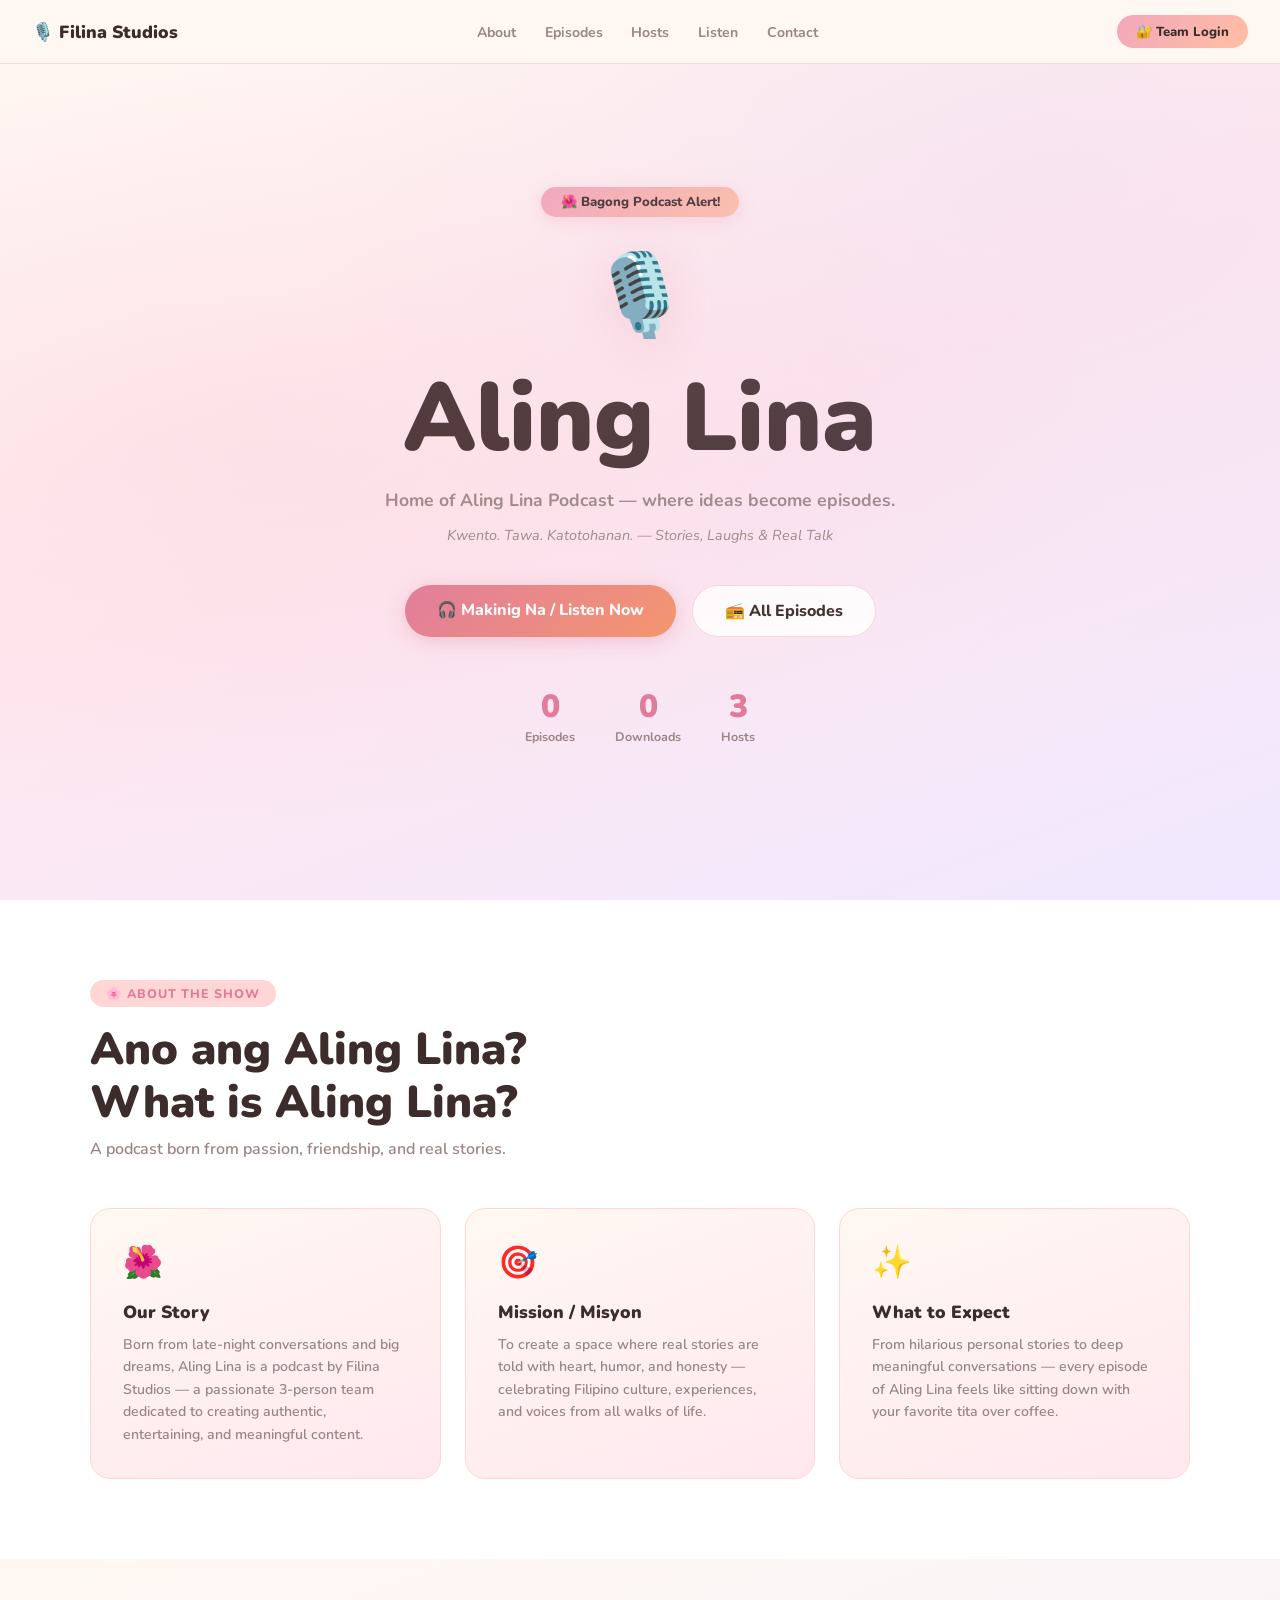
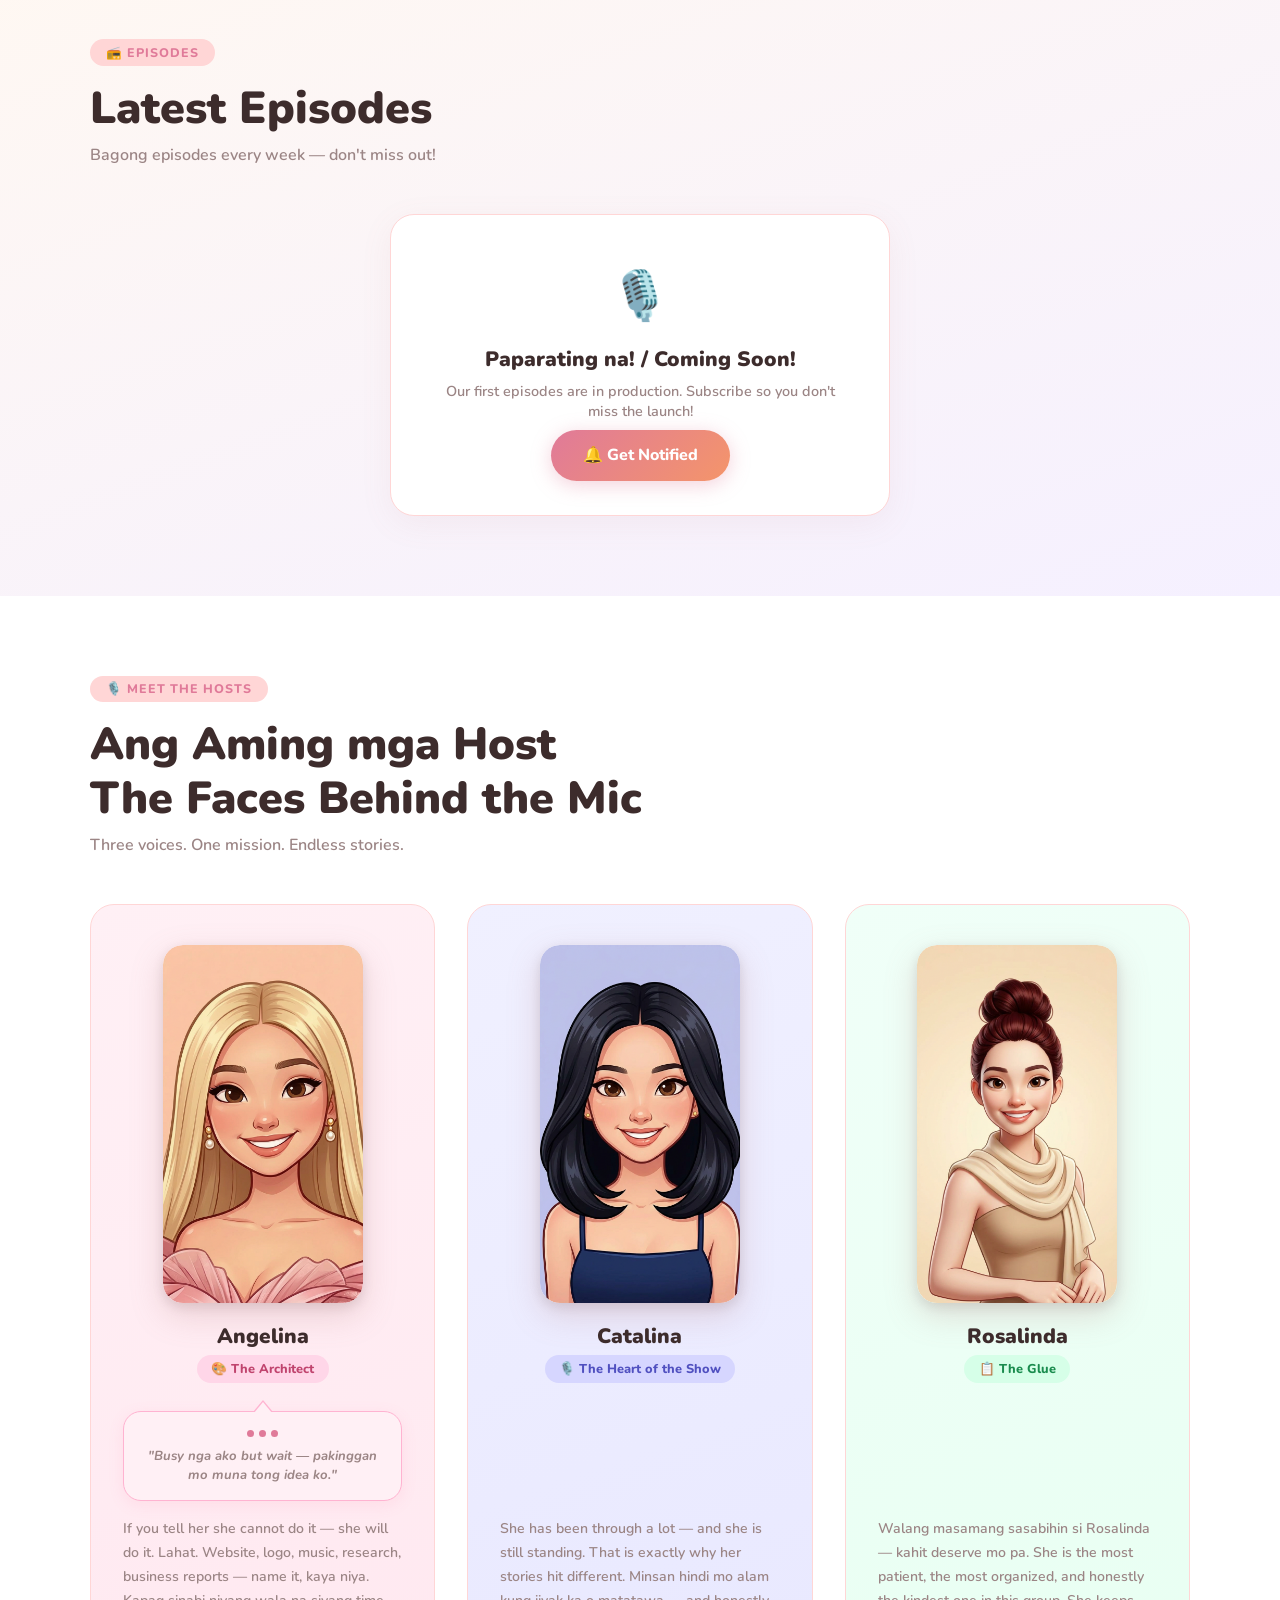
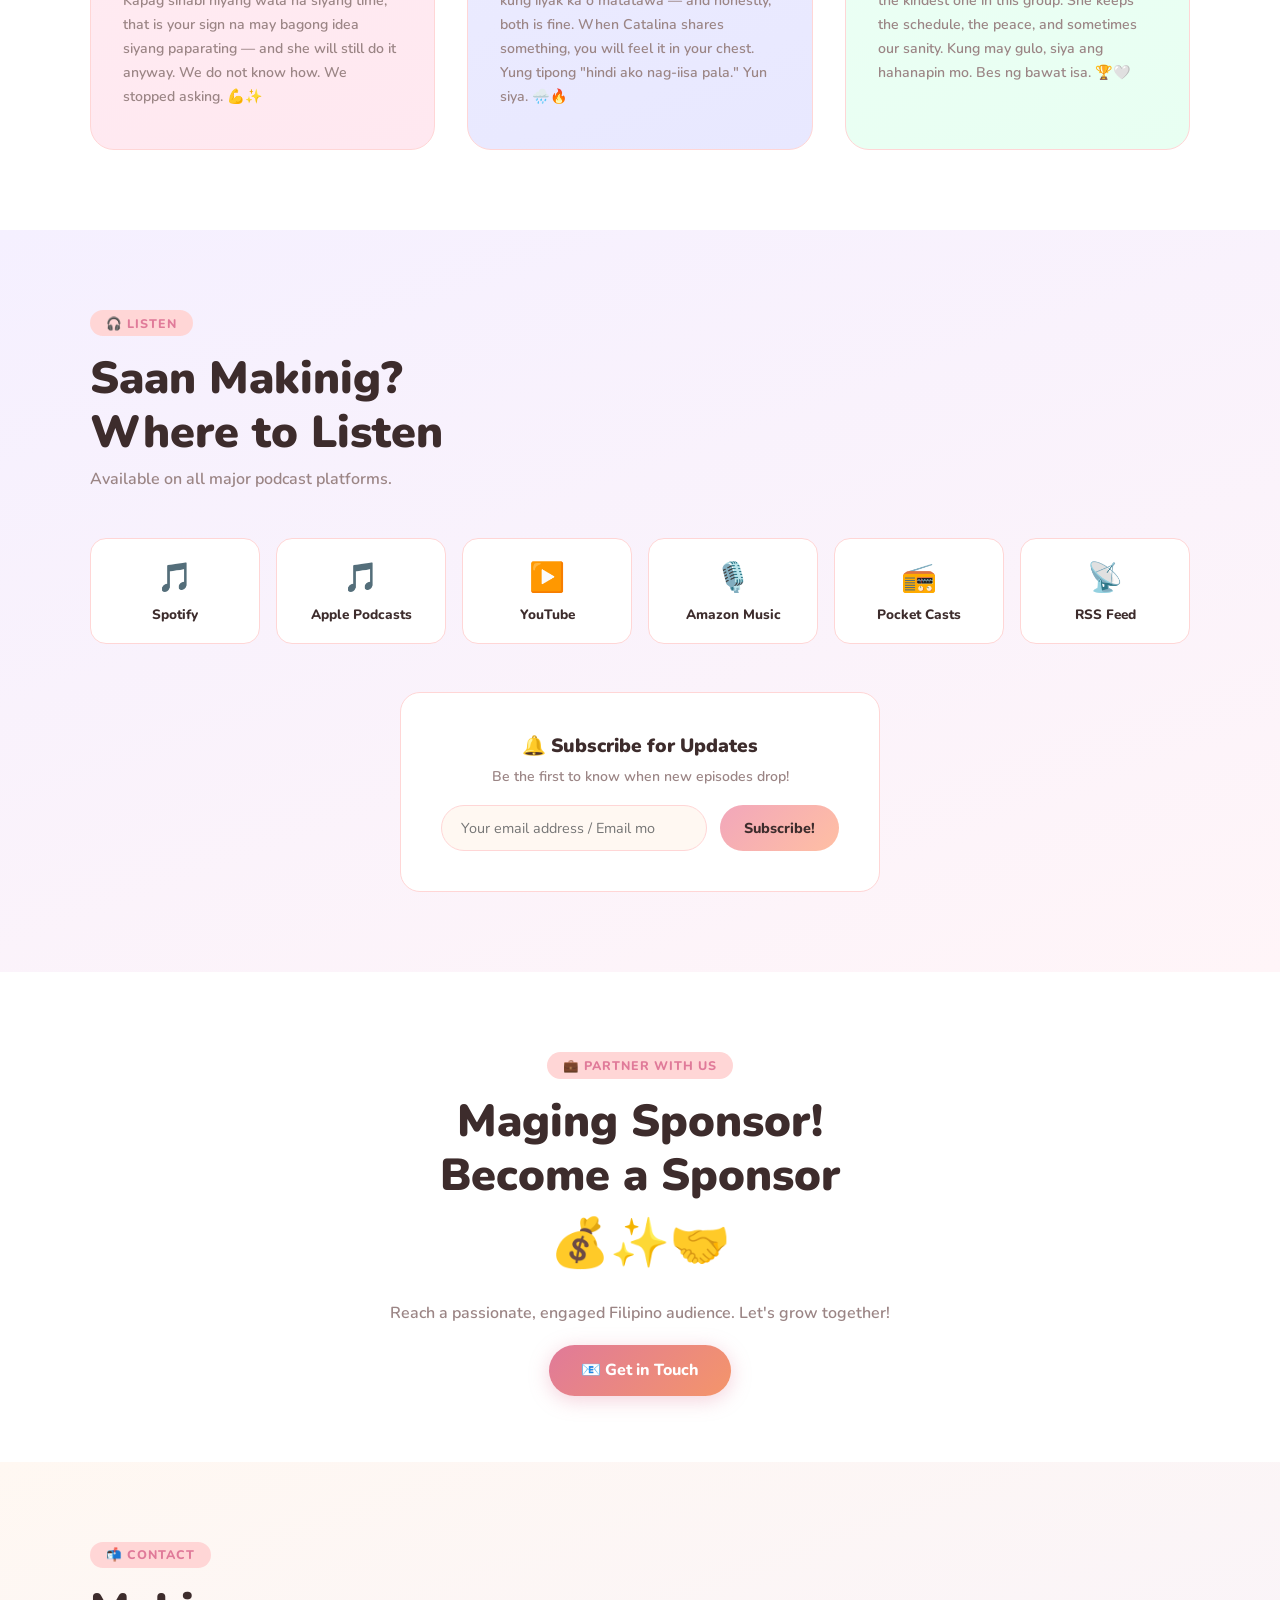
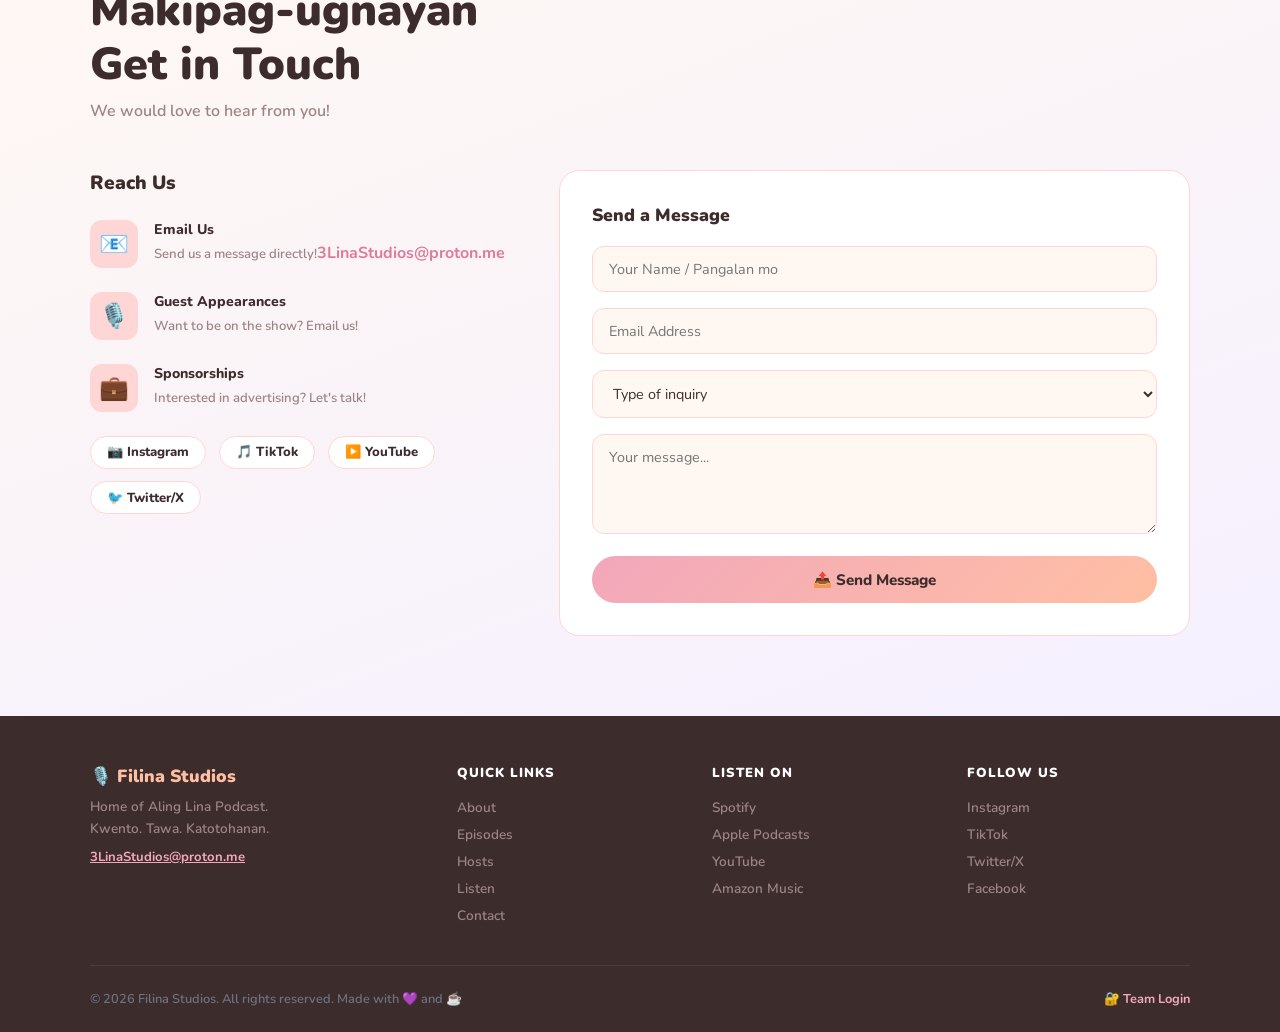
==== index.html @ 54aacf8a "Update index.html" ====
<!DOCTYPE html>
<html lang="en">
<head>
  <meta charset="UTF-8"/>
  <meta name="viewport" content="width=device-width, initial-scale=1.0"/>
  <title>Aling Lina Podcast | Filina Studios</title>
  <link href="https://fonts.googleapis.com/css2?family=Nunito:wght@400;600;700;800;900&display=swap" rel="stylesheet"/>
  <style>
    *, *::before, *::after { box-sizing: border-box; margin: 0; padding: 0; }
    :root {
      --cream: #FFF8F2; --blush: #FFD6D6; --peach: #FFBFA3; --peach-dark: #F4956A;
      --rose: #F2A7BB; --rose-dark: #E07A99; --lilac: #D9C6F0; --lilac-dark: #9B7FC7;
      --mint: #B8EAD8; --mint-dark: #5BBC96;
      --text: #3D2C2C; --text-muted: #9B8585; --white: #FFFFFF;
    }
    html { scroll-behavior: smooth; }
    body { font-family: "Nunito", sans-serif; background: var(--cream); color: var(--text); }

    /* NAV */
    nav {
      position: fixed; top: 0; width: 100%; background: rgba(255,248,242,0.95);
      backdrop-filter: blur(12px); border-bottom: 1.5px solid var(--blush);
      z-index: 999; padding: 0 2rem;
      display: flex; align-items: center; justify-content: space-between; height: 64px;
    }
    .nav-logo { font-size: 1.1rem; font-weight: 900; color: var(--text); text-decoration: none; display: flex; align-items: center; gap: 0.5rem; }
    .nav-links { display: flex; gap: 1.8rem; list-style: none; }
    .nav-links a { text-decoration: none; font-weight: 700; font-size: 0.88rem; color: var(--text-muted); transition: color 0.2s; }
    .nav-links a:hover { color: var(--rose-dark); }
    .nav-login {
      background: linear-gradient(135deg, var(--rose), var(--peach));
      color: var(--text); padding: 0.45rem 1.2rem; border-radius: 50px;
      font-weight: 800; font-size: 0.82rem; text-decoration: none; transition: all 0.3s;
    }
    .nav-login:hover { transform: translateY(-2px); box-shadow: 0 4px 16px rgba(242,167,187,0.4); }
    .nav-hamburger { display: none; background: none; border: none; font-size: 1.5rem; cursor: pointer; }
    .nav-mobile { display: none; flex-direction: column; background: var(--cream); border-bottom: 1.5px solid var(--blush); padding: 1rem 2rem; gap: 1rem; }
    .nav-mobile a { text-decoration: none; font-weight: 700; color: var(--text-muted); font-size: 0.95rem; }
    .nav-mobile.open { display: flex; }

    /* HERO */
    .hero {
      min-height: 100vh; display: flex; align-items: center; justify-content: center;
      text-align: center; padding: 6rem 2rem 4rem;
      background: linear-gradient(160deg, #FFF8F2 0%, #FFE8EF 50%, #F0E8FF 100%);
      position: relative; overflow: hidden;
    }
    .hero::before {
      content: ""; position: absolute; inset: 0;
      background: radial-gradient(ellipse at 20% 50%, rgba(242,167,187,0.15) 0%, transparent 60%),
                  radial-gradient(ellipse at 80% 20%, rgba(217,198,240,0.2) 0%, transparent 50%);
      pointer-events: none;
    }
    .hero-badge {
      display: inline-block; background: linear-gradient(135deg, var(--rose), var(--peach));
      color: var(--text); padding: 0.4rem 1.2rem; border-radius: 50px;
      font-weight: 800; font-size: 0.82rem; margin-bottom: 1.5rem;
      box-shadow: 0 4px 16px rgba(242,167,187,0.35);
    }
    .hero h1 { font-size: clamp(3rem, 8vw, 6rem); font-weight: 900; color: var(--text); line-height: 1.1; margin-bottom: 1rem; }
    .hero-tagline { font-size: 1.1rem; color: var(--text-muted); font-weight: 700; margin-bottom: 0.8rem; max-width: 540px; margin-left: auto; margin-right: auto; }
    .hero-sub { font-size: 0.9rem; color: var(--text-muted); margin-bottom: 2.5rem; font-style: italic; }
    .hero-btns { display: flex; gap: 1rem; justify-content: center; flex-wrap: wrap; margin-bottom: 3rem; }
    .btn-primary {
      background: linear-gradient(135deg, var(--rose-dark), var(--peach-dark));
      color: white; padding: 0.9rem 2rem; border-radius: 50px; font-weight: 800;
      font-size: 1rem; text-decoration: none; transition: all 0.3s;
      box-shadow: 0 4px 20px rgba(224,122,153,0.35);
    }
    .btn-primary:hover { transform: translateY(-3px); box-shadow: 0 8px 30px rgba(224,122,153,0.45); }
    .btn-secondary {
      background: var(--white); color: var(--text); padding: 0.9rem 2rem; border-radius: 50px;
      font-weight: 800; font-size: 1rem; text-decoration: none; border: 1.5px solid var(--blush);
      transition: all 0.3s;
    }
    .btn-secondary:hover { transform: translateY(-3px); box-shadow: 0 8px 24px rgba(180,120,120,0.12); }
    .hero-stats { display: flex; gap: 2.5rem; justify-content: center; flex-wrap: wrap; }
    .hero-stat { text-align: center; }
    .hero-stat-num { font-size: 2rem; font-weight: 900; color: var(--rose-dark); }
    .hero-stat-label { font-size: 0.78rem; color: var(--text-muted); font-weight: 700; }
    .hero-mic { font-size: 5rem; margin-bottom: 1rem; filter: drop-shadow(0 8px 24px rgba(242,167,187,0.4)); }

    /* SECTIONS */
    section { padding: 5rem 2rem; }
    .section-inner { max-width: 1100px; margin: 0 auto; }
    .section-tag { display: inline-block; font-size: 0.78rem; font-weight: 800; color: var(--rose-dark); background: var(--blush); padding: 0.3rem 1rem; border-radius: 50px; margin-bottom: 1rem; text-transform: uppercase; letter-spacing: 0.08em; }
    .section-title { font-size: clamp(1.8rem, 4vw, 2.8rem); font-weight: 900; color: var(--text); margin-bottom: 0.5rem; line-height: 1.2; }
    .section-sub { color: var(--text-muted); font-size: 1rem; margin-bottom: 3rem; font-weight: 600; }

    /* ABOUT */
    #about { background: var(--white); }
    .about-grid { display: grid; grid-template-columns: repeat(auto-fit, minmax(280px, 1fr)); gap: 1.5rem; }
    .about-card {
      background: linear-gradient(160deg, var(--cream), #FFE8EF);
      border-radius: 20px; padding: 2rem; border: 1.5px solid var(--blush);
      transition: all 0.3s;
    }
    .about-card:hover { transform: translateY(-6px); box-shadow: 0 16px 40px rgba(180,120,120,0.12); }
    .about-icon { font-size: 2rem; margin-bottom: 1rem; }
    .about-card h3 { font-size: 1.1rem; font-weight: 900; margin-bottom: 0.6rem; }
    .about-card p  { font-size: 0.88rem; color: var(--text-muted); line-height: 1.6; font-weight: 600; }

    /* EPISODES */
    #episodes { background: linear-gradient(160deg, #FFF8F2, #F5F0FF); }
    .episode-coming {
      background: var(--white); border-radius: 24px; padding: 3rem; text-align: center;
      border: 1.5px solid var(--blush); max-width: 500px; margin: 0 auto;
      box-shadow: 0 8px 32px rgba(180,120,120,0.08);
    }
    .episode-coming .ep-icon { font-size: 3rem; margin-bottom: 1rem; }
    .episode-coming h3 { font-size: 1.3rem; font-weight: 900; margin-bottom: 0.5rem; }
    .episode-coming p  { color: var(--text-muted); font-size: 0.9rem; font-weight: 600; margin-bottom: 1.5rem; }

    /* HOSTS */
#hosts { background: var(--white); }
.hosts-grid {
  display: grid;
  grid-template-columns: repeat(auto-fit, minmax(300px, 1fr));
  gap: 2rem;
}
.host-card {
  border-radius: 24px; padding: 2.5rem 2rem;
  border: 1.5px solid var(--blush); transition: all 0.3s;
  display: flex; flex-direction: column; align-items: center;
}
.host-card:hover { transform: translateY(-8px); box-shadow: 0 20px 50px rgba(180,120,120,0.15); }
.host-card:nth-child(1) { background: linear-gradient(160deg, #FFF0F5, #FFE8F0); }
.host-card:nth-child(2) { background: linear-gradient(160deg, #F0F0FF, #E8E8FF); }
.host-card:nth-child(3) { background: linear-gradient(160deg, #F0FFF8, #E8FFF2); }

.host-avatar {
  width: 200px; height: auto; margin: 0 auto 1.2rem;
  overflow: hidden; border-radius: 20px;
  box-shadow: 0 12px 32px rgba(180,120,120,0.25), 0 4px 12px rgba(0,0,0,0.1);
  transition: transform 0.3s, box-shadow 0.3s;
}
.host-avatar img { width: 100%; height: auto; display: block; border-radius: 20px; }
.host-card:hover .host-avatar {
  transform: scale(1.06) translateY(-6px);
  box-shadow: 0 20px 50px rgba(180,120,120,0.3), 0 8px 20px rgba(0,0,0,0.12);
}

/* Center: name, role, bubble */
.host-card h3 {
  font-size: 1.3rem; font-weight: 900; margin-bottom: 0.3rem;
  text-align: center; width: 100%;
}
.host-role {
  font-size: 0.8rem; font-weight: 800;
  padding: 0.3rem 0.9rem; border-radius: 50px;
  display: inline-block; margin-bottom: 1rem; text-align: center;
}
.host-card:nth-child(1) .host-role { background: #FFD6E8; color: #C0446E; }
.host-card:nth-child(2) .host-role { background: #D6D6FF; color: #5050C0; }
.host-card:nth-child(3) .host-role { background: #D6FFE8; color: #1A8C4E; }

/* Speech bubble — centered with arrow */
.host-bubble {
  position: relative; border-radius: 18px;
  padding: 0.9rem 1.1rem; margin: 0.8rem 0 1rem;
  text-align: center; width: 100%;
}
.host-card:nth-child(1) .host-bubble { background: #FFF0F5; border: 1.5px solid #FFB3D1; box-shadow: 0 4px 16px rgba(255,100,150,0.1); }
.host-card:nth-child(2) .host-bubble { background: #F0F0FF; border: 1.5px solid #B3B3FF; box-shadow: 0 4px 16px rgba(100,100,255,0.1); }
.host-card:nth-child(3) .host-bubble { background: #F0FFF8; border: 1.5px solid #B3FFD6; box-shadow: 0 4px 16px rgba(0,180,100,0.1); }

.host-bubble::before {
  content: ""; position: absolute;
  top: -12px; left: 50%; transform: translateX(-50%);
  border-width: 0 10px 12px 10px; border-style: solid;
}
.host-card:nth-child(1) .host-bubble::before { border-color: transparent transparent #FFB3D1 transparent; }
.host-card:nth-child(2) .host-bubble::before { border-color: transparent transparent #B3B3FF transparent; }
.host-card:nth-child(3) .host-bubble::before { border-color: transparent transparent #B3FFD6 transparent; }

.host-bubble::after {
  content: ""; position: absolute;
  top: -10px; left: 50%; transform: translateX(-50%);
  border-width: 0 9px 11px 9px; border-style: solid;
}
.host-card:nth-child(1) .host-bubble::after { border-color: transparent transparent #FFF0F5 transparent; }
.host-card:nth-child(2) .host-bubble::after { border-color: transparent transparent #F0F0FF transparent; }
.host-card:nth-child(3) .host-bubble::after { border-color: transparent transparent #F0FFF8 transparent; }

.bubble-text {
  font-size: 0.82rem; font-style: italic;
  font-weight: 700; line-height: 1.5; color: var(--text-muted);
  text-align: center;
}

/* Typing dots — centered */
.typing-dots {
  display: flex; align-items: center; justify-content: center;
  gap: 5px; padding: 0.2rem 0; margin-bottom: 0.4rem;
}
.typing-dots span {
  width: 7px; height: 7px; border-radius: 50%;
  display: inline-block; animation: bounce 1.2s infinite ease-in-out;
}
.host-card:nth-child(1) .typing-dots span { background: #E07A99; }
.host-card:nth-child(2) .typing-dots span { background: #7A7AE0; }
.host-card:nth-child(3) .typing-dots span { background: #2ECC71; }
.typing-dots span:nth-child(2) { animation-delay: 0.2s; }
.typing-dots span:nth-child(3) { animation-delay: 0.4s; }
@keyframes bounce {
  0%, 80%, 100% { transform: scale(0.7); opacity: 0.5; }
  40%           { transform: scale(1.2); opacity: 1; }
}

/* Description text — left aligned, natural reading */
.host-card p {
  font-size: 0.88rem; color: var(--text-muted);
  line-height: 1.7; font-weight: 600;
  text-align: left; width: 100%;
}
    /* LISTEN */
    #listen { background: linear-gradient(160deg, #F5F0FF, #FFF5F8); }
    .platforms-grid { display: grid; grid-template-columns: repeat(auto-fit, minmax(140px, 1fr)); gap: 1rem; margin-bottom: 3rem; }
    .platform-btn {
      background: var(--white); border: 1.5px solid var(--blush); border-radius: 16px;
      padding: 1.2rem 1rem; text-align: center; text-decoration: none; color: var(--text);
      font-weight: 800; font-size: 0.85rem; transition: all 0.3s;
      display: flex; flex-direction: column; align-items: center; gap: 0.5rem;
    }
    .platform-btn:hover { transform: translateY(-4px); box-shadow: 0 8px 24px rgba(180,120,120,0.15); background: var(--cream); }
    .platform-btn .p-icon { font-size: 1.8rem; }
    .subscribe-box { background: var(--white); border-radius: 20px; padding: 2.5rem; text-align: center; border: 1.5px solid var(--blush); max-width: 480px; margin: 0 auto; }
    .subscribe-box h3 { font-size: 1.2rem; font-weight: 900; margin-bottom: 0.5rem; }
    .subscribe-box p  { color: var(--text-muted); font-size: 0.88rem; margin-bottom: 1.2rem; font-weight: 600; }
    .subscribe-form { display: flex; gap: 0.8rem; flex-wrap: wrap; justify-content: center; }
    .subscribe-form input {
      flex: 1; min-width: 200px; padding: 0.75rem 1.2rem; border-radius: 50px;
      border: 1.5px solid var(--blush); font-family: inherit; font-size: 0.9rem;
      outline: none; background: var(--cream);
    }
    .subscribe-form input:focus { border-color: var(--rose-dark); background: white; }
    .subscribe-form button {
      background: linear-gradient(135deg, var(--rose), var(--peach));
      color: var(--text); padding: 0.75rem 1.5rem; border-radius: 50px; font-weight: 800;
      font-size: 0.9rem; cursor: pointer; border: none; font-family: inherit; transition: all 0.3s;
    }
    .subscribe-form button:hover { transform: translateY(-2px); }
    .success-msg { display: none; color: var(--mint-dark); font-weight: 800; font-size: 0.9rem; margin-top: 1rem; }

    /* SPONSOR */
    #sponsor { background: var(--white); }
    .sponsor-inner { text-align: center; max-width: 600px; margin: 0 auto; }
    .sponsor-icons { font-size: 3rem; margin-bottom: 1.5rem; }
    .sponsor-inner p { color: var(--text-muted); font-size: 1rem; font-weight: 600; margin-bottom: 2rem; line-height: 1.7; }

    /* CONTACT */
    #contact { background: linear-gradient(160deg, #FFF8F2, #F5F0FF); }
    .contact-grid { display: grid; grid-template-columns: 1fr 1.5fr; gap: 3rem; align-items: start; }
    .contact-info h3 { font-size: 1.2rem; font-weight: 900; margin-bottom: 1.5rem; }
    .contact-item { display: flex; align-items: flex-start; gap: 1rem; margin-bottom: 1.5rem; }
    .contact-item-icon { font-size: 1.5rem; width: 48px; height: 48px; background: var(--blush); border-radius: 12px; display: flex; align-items: center; justify-content: center; flex-shrink: 0; }
    .contact-item-text strong { display: block; font-size: 0.88rem; font-weight: 800; margin-bottom: 0.2rem; }
    .contact-item-text span { font-size: 0.82rem; color: var(--text-muted); font-weight: 600; }
    .contact-item-text a { color: var(--rose-dark); text-decoration: none; font-weight: 700; }
    .social-links { display: flex; gap: 0.8rem; flex-wrap: wrap; margin-top: 1.5rem; }
    .social-link {
      background: var(--white); border: 1.5px solid var(--blush); border-radius: 50px;
      padding: 0.4rem 1rem; font-size: 0.82rem; font-weight: 800; text-decoration: none;
      color: var(--text); transition: all 0.2s;
    }
    .social-link:hover { background: var(--blush); transform: translateY(-2px); }
    .contact-form { background: var(--white); border-radius: 20px; padding: 2rem; border: 1.5px solid var(--blush); }
    .contact-form h3 { font-size: 1.1rem; font-weight: 900; margin-bottom: 1.2rem; }
    .form-group { margin-bottom: 1rem; }
    .form-group input,
    .form-group select,
    .form-group textarea {
      width: 100%; padding: 0.75rem 1rem; border-radius: 12px; border: 1.5px solid var(--blush);
      font-family: inherit; font-size: 0.9rem; outline: none; background: var(--cream); color: var(--text);
      transition: border-color 0.2s;
    }
    .form-group input:focus,
    .form-group select:focus,
    .form-group textarea:focus { border-color: var(--rose-dark); background: white; }
    .form-group textarea { min-height: 100px; resize: vertical; }
    .form-submit {
      width: 100%; background: linear-gradient(135deg, var(--rose), var(--peach));
      color: var(--text); padding: 0.85rem; border-radius: 50px; font-weight: 800;
      font-size: 0.95rem; cursor: pointer; border: none; font-family: inherit; transition: all 0.3s;
    }
    .form-submit:hover { transform: translateY(-2px); }

    /* FOOTER */
    footer { background: #3D2C2C; color: #C4AEAE; padding: 3rem 2rem 1.5rem; }
    .footer-inner { max-width: 1100px; margin: 0 auto; }
    .footer-top { display: grid; grid-template-columns: 1.5fr 1fr 1fr 1fr; gap: 2rem; margin-bottom: 2rem; }
    .footer-brand p { font-size: 0.85rem; margin-top: 0.5rem; color: #9B8585; font-weight: 600; line-height: 1.6; }
    .footer-brand .footer-email { color: var(--rose); font-size: 0.82rem; font-weight: 700; margin-top: 0.5rem; display: block; }
    .footer-logo { font-size: 1.1rem; font-weight: 900; color: var(--peach); margin-bottom: 0.5rem; }
    .footer-col h4 { font-size: 0.82rem; font-weight: 900; color: white; text-transform: uppercase; letter-spacing: 0.08em; margin-bottom: 1rem; }
    .footer-col a { display: block; color: #9B8585; font-size: 0.85rem; font-weight: 600; text-decoration: none; margin-bottom: 0.5rem; transition: color 0.2s; }
    .footer-col a:hover { color: var(--rose); }
    .footer-bottom { border-top: 1px solid rgba(255,255,255,0.08); padding-top: 1.5rem; display: flex; justify-content: space-between; align-items: center; flex-wrap: wrap; gap: 1rem; }
    .footer-bottom p { font-size: 0.8rem; color: #6B7280; font-weight: 600; }
    .footer-team-login { color: var(--rose); font-size: 0.8rem; font-weight: 700; text-decoration: none; }
    .footer-team-login:hover { color: var(--peach); }

    /* RESPONSIVE */
    @media (max-width: 768px) {
      .nav-links { display: none; }
      .nav-hamburger { display: block; }
      .contact-grid { grid-template-columns: 1fr; }
      .footer-top { grid-template-columns: 1fr 1fr; }
    }
    @media (max-width: 480px) {
      .footer-top { grid-template-columns: 1fr; }
    }
  </style>
</head>
<body>

<!-- NAV -->
<nav>
  <a href="/" class="nav-logo">🎙️ Filina Studios</a>
  <ul class="nav-links">
    <li><a href="#about">About</a></li>
    <li><a href="#episodes">Episodes</a></li>
    <li><a href="#hosts">Hosts</a></li>
    <li><a href="#listen">Listen</a></li>
    <li><a href="#contact">Contact</a></li>
  </ul>
  <a href="/Filina_Studios/workspace.html" class="nav-login">🔐 Team Login</a>
  <button class="nav-hamburger" onclick="toggleMenu()">☰</button>
</nav>
<div class="nav-mobile" id="nav-mobile">
  <a href="#about" onclick="toggleMenu()">About</a>
  <a href="#episodes" onclick="toggleMenu()">Episodes</a>
  <a href="#hosts" onclick="toggleMenu()">Hosts</a>
  <a href="#listen" onclick="toggleMenu()">Listen</a>
  <a href="#contact" onclick="toggleMenu()">Contact</a>
  <a href="/Filina_Studios/workspace.html">🔐 Team Login</a>
</div>

<!-- HERO -->
<section class="hero">
  <div>
    <div class="hero-badge">🌺 Bagong Podcast Alert!</div>
    <div class="hero-mic">🎙️</div>
    <h1>Aling Lina</h1>
    <p class="hero-tagline">Home of Aling Lina Podcast — where ideas become episodes.</p>
    <p class="hero-sub">Kwento. Tawa. Katotohanan. — Stories, Laughs &amp; Real Talk</p>
    <div class="hero-btns">
      <a href="#listen" class="btn-primary">🎧 Makinig Na / Listen Now</a>
      <a href="#episodes" class="btn-secondary">📻 All Episodes</a>
    </div>
    <div class="hero-stats">
      <div class="hero-stat"><div class="hero-stat-num">0</div><div class="hero-stat-label">Episodes</div></div>
      <div class="hero-stat"><div class="hero-stat-num">0</div><div class="hero-stat-label">Downloads</div></div>
      <div class="hero-stat"><div class="hero-stat-num">3</div><div class="hero-stat-label">Hosts</div></div>
    </div>
  </div>
</section>

<!-- ABOUT -->
<section id="about">
  <div class="section-inner">
    <div class="section-tag">🌸 About the Show</div>
    <h2 class="section-title">Ano ang Aling Lina?<br/>What is Aling Lina?</h2>
    <p class="section-sub">A podcast born from passion, friendship, and real stories.</p>
    <div class="about-grid">
      <div class="about-card"><div class="about-icon">🌺</div><h3>Our Story</h3><p>Born from late-night conversations and big dreams, Aling Lina is a podcast by Filina Studios — a passionate 3-person team dedicated to creating authentic, entertaining, and meaningful content.</p></div>
      <div class="about-card"><div class="about-icon">🎯</div><h3>Mission / Misyon</h3><p>To create a space where real stories are told with heart, humor, and honesty — celebrating Filipino culture, experiences, and voices from all walks of life.</p></div>
      <div class="about-card"><div class="about-icon">✨</div><h3>What to Expect</h3><p>From hilarious personal stories to deep meaningful conversations — every episode of Aling Lina feels like sitting down with your favorite tita over coffee.</p></div>
    </div>
  </div>
</section>

<!-- EPISODES -->
<section id="episodes">
  <div class="section-inner">
    <div class="section-tag">📻 Episodes</div>
    <h2 class="section-title">Latest Episodes</h2>
    <p class="section-sub">Bagong episodes every week — don't miss out!</p>
    <div class="episode-coming">
      <div class="ep-icon">🎙️</div>
      <h3>Paparating na! / Coming Soon!</h3>
      <p>Our first episodes are in production. Subscribe so you don't miss the launch!</p>
      <a href="#listen" class="btn-primary">🔔 Get Notified</a>
    </div>
  </div>
</section>

<!-- HOSTS -->
<section id="hosts">
  <div class="section-inner">
    <div class="section-tag">🎙️ Meet the Hosts</div>
    <h2 class="section-title">Ang Aming mga Host<br/>The Faces Behind the Mic</h2>
    <p class="section-sub">Three voices. One mission. Endless stories.</p>
    <div class="hosts-grid">

      <div class="host-card">
        <div class="host-avatar">
          <img src="Angelina1.jpg" alt="Angelina"/>
        </div>
        <h3>Angelina</h3>
        <div class="host-role">🎨 The Architect</div>
        <div class="host-bubble">
  <div class="typing-dots">
    <span></span><span></span><span></span>
  </div>
  <div class="bubble-text">"Busy nga ako but wait — pakinggan mo muna tong idea ko."</div>
</div>
        <p>If you tell her she cannot do it — she will do it. Lahat. Website, logo, music, research, business reports — name it, kaya niya. Kapag sinabi niyang wala na siyang time, that is your sign na may bagong idea siyang paparating — and she will still do it anyway. We do not know how. We stopped asking. 💪✨</p>
      </div>

      <div class="host-card">
        <div class="host-avatar">
          <img src="catalina.jpg" alt="Catalina"/>
        </div>
        <h3>Catalina</h3>
        <div class="host-role">🎙️ The Heart of the Show</div>
        <div class="host-bubble">
  <div class="typing-dots">
    <span></span><span></span><span></span>
  </div>
  <div class="bubble-text">"Okay, real talk lang — huwag kayong ano."</div>
</div>
        <p>She has been through a lot — and she is still standing. That is exactly why her stories hit different. Minsan hindi mo alam kung iiyak ka o matatawa — and honestly, both is fine. When Catalina shares something, you will feel it in your chest. Yung tipong "hindi ako nag-iisa pala." Yun siya. 🌧️🔥</p>
      </div>

      <div class="host-card">
        <div class="host-avatar">
          <img src="Rosalinda.jpg" alt="Rosalinda"/>
        </div>
        <h3>Rosalinda</h3>
        <div class="host-role">📋 The Glue</div>
        <div class="host-bubble">
  <div class="typing-dots">
    <span></span><span></span><span></span>
  </div>
  <div class="bubble-text">"It is okay, I am here. Tell me everything."</div>
</div>
        <p>Walang masamang sasabihin si Rosalinda — kahit deserve mo pa. She is the most patient, the most organized, and honestly the kindest one in this group. She keeps the schedule, the peace, and sometimes our sanity. Kung may gulo, siya ang hahanapin mo. Bes ng bawat isa. 🏆🤍</p>
      </div>

    </div>
  </div>
</section>

<!-- LISTEN -->
<section id="listen">
  <div class="section-inner">
    <div class="section-tag">🎧 Listen</div>
    <h2 class="section-title">Saan Makinig?<br/>Where to Listen</h2>
    <p class="section-sub">Available on all major podcast platforms.</p>
    <div class="platforms-grid">
      <a href="#" class="platform-btn"><span class="p-icon">🎵</span>Spotify</a>
      <a href="#" class="platform-btn"><span class="p-icon">🎵</span>Apple Podcasts</a>
      <a href="#" class="platform-btn"><span class="p-icon">▶️</span>YouTube</a>
      <a href="#" class="platform-btn"><span class="p-icon">🎙️</span>Amazon Music</a>
      <a href="#" class="platform-btn"><span class="p-icon">📻</span>Pocket Casts</a>
      <a href="#" class="platform-btn"><span class="p-icon">📡</span>RSS Feed</a>
    </div>
    <div class="subscribe-box">
      <h3>🔔 Subscribe for Updates</h3>
      <p>Be the first to know when new episodes drop!</p>
      <div class="subscribe-form">
        <input type="email" placeholder="Your email address / Email mo" />
        <button onclick="showSuccess('sub-success')">Subscribe!</button>
      </div>
      <div class="success-msg" id="sub-success">🌺 Salamat! Thank you for subscribing!</div>
    </div>
  </div>
</section>

<!-- SPONSOR -->
<section id="sponsor">
  <div class="section-inner">
    <div class="sponsor-inner">
      <div class="section-tag">💼 Partner with Us</div>
      <h2 class="section-title">Maging Sponsor!<br/>Become a Sponsor</h2>
      <div class="sponsor-icons">💰✨🤝</div>
      <p>Reach a passionate, engaged Filipino audience. Let's grow together!</p>
      <a href="#contact" class="btn-primary">📧 Get in Touch</a>
    </div>
  </div>
</section>

<!-- CONTACT -->
<section id="contact">
  <div class="section-inner">
    <div class="section-tag">📬 Contact</div>
    <h2 class="section-title">Makipag-ugnayan<br/>Get in Touch</h2>
    <p class="section-sub">We would love to hear from you!</p>
    <div class="contact-grid">
      <div class="contact-info">
        <h3>Reach Us</h3>
        <div class="contact-item">
          <div class="contact-item-icon">📧</div>
          <div class="contact-item-text"><strong>Email Us</strong><span>Send us a message directly!</span><a href="mailto:3LinaStudios@proton.me">3LinaStudios@proton.me</a></div>
        </div>
        <div class="contact-item">
          <div class="contact-item-icon">🎙️</div>
          <div class="contact-item-text"><strong>Guest Appearances</strong><span>Want to be on the show? Email us!</span></div>
        </div>
        <div class="contact-item">
          <div class="contact-item-icon">💼</div>
          <div class="contact-item-text"><strong>Sponsorships</strong><span>Interested in advertising? Let's talk!</span></div>
        </div>
        <div class="social-links">
          <a href="#" class="social-link">📷 Instagram</a>
          <a href="#" class="social-link">🎵 TikTok</a>
          <a href="#" class="social-link">▶️ YouTube</a>
          <a href="#" class="social-link">🐦 Twitter/X</a>
        </div>
      </div>
      <div class="contact-form">
        <h3>Send a Message</h3>
        <div class="form-group"><input type="text" placeholder="Your Name / Pangalan mo" /></div>
        <div class="form-group"><input type="email" placeholder="Email Address" /></div>
        <div class="form-group">
          <select>
            <option value="">Type of inquiry</option>
            <option>Guest Appearance</option>
            <option>Sponsorship</option>
            <option>Collaboration</option>
            <option>General Question</option>
            <option>Press / Media</option>
          </select>
        </div>
        <div class="form-group"><textarea placeholder="Your message..."></textarea></div>
        <button class="form-submit" onclick="showSuccess('contact-success')">📤 Send Message</button>
        <div class="success-msg" id="contact-success">🌺 Salamat! We'll get back to you soon!</div>
      </div>
    </div>
  </div>
</section>

<!-- FOOTER -->
<footer>
  <div class="footer-inner">
    <div class="footer-top">
      <div class="footer-brand">
        <div class="footer-logo">🎙️ Filina Studios</div>
        <p>Home of Aling Lina Podcast.<br/>Kwento. Tawa. Katotohanan.</p>
        <a href="mailto:3LinaStudios@proton.me" class="footer-email">3LinaStudios@proton.me</a>
      </div>
      <div class="footer-col">
        <h4>Quick Links</h4>
        <a href="#about">About</a>
        <a href="#episodes">Episodes</a>
        <a href="#hosts">Hosts</a>
        <a href="#listen">Listen</a>
        <a href="#contact">Contact</a>
      </div>
      <div class="footer-col">
        <h4>Listen On</h4>
        <a href="#">Spotify</a>
        <a href="#">Apple Podcasts</a>
        <a href="#">YouTube</a>
        <a href="#">Amazon Music</a>
      </div>
      <div class="footer-col">
        <h4>Follow Us</h4>
        <a href="#">Instagram</a>
        <a href="#">TikTok</a>
        <a href="#">Twitter/X</a>
        <a href="#">Facebook</a>
      </div>
    </div>
    <div class="footer-bottom">
      <p>© 2026 Filina Studios. All rights reserved. Made with 💜 and ☕</p>
      <a href="/Filina_Studios/workspace.html" class="footer-team-login">🔐 Team Login</a>
    </div>
  </div>
</footer>

<script>
function toggleMenu() {
  document.getElementById("nav-mobile").classList.toggle("open");
}
function showSuccess(id) {
  var el = document.getElementById(id);
  if (el) { el.style.display = "block"; setTimeout(function(){ el.style.display = "none"; }, 4000); }
}

// ---- CHAT CONVERSATION EFFECT ----
function initBubbles() {
  var cards = document.querySelectorAll(".host-card");
  var bubbles = [];
  cards.forEach(function(card) {
    var bubble = card.querySelector(".host-bubble");
    if (bubble) {
      bubble.style.opacity = "0";
      bubble.style.transform = "translateY(10px) scale(0.95)";
      bubble.style.transition = "opacity 0.5s ease, transform 0.5s ease";
      bubbles.push(bubble);
    }
  });

  var current = 0;
  var showDuration = 2800;  // how long bubble stays visible
  var typingDuration = 900; // how long dots show before text appears

  function showNext() {
    // hide all first
    bubbles.forEach(function(b) {
      b.style.opacity = "0";
      b.style.transform = "translateY(10px) scale(0.95)";
      var txt = b.querySelector(".bubble-text");
      var dots = b.querySelector(".typing-dots");
      if (txt) txt.style.opacity = "0";
      if (dots) dots.style.opacity = "1";
    });

    var bubble = bubbles[current];
    if (!bubble) return;

    var txt = bubble.querySelector(".bubble-text");
    var dots = bubble.querySelector(".typing-dots");

    // Step 1: show bubble with only dots
    setTimeout(function() {
      bubble.style.opacity = "1";
      bubble.style.transform = "translateY(0) scale(1)";
    }, 100);

    // Step 2: hide dots, show text
    setTimeout(function() {
      if (dots) dots.style.opacity = "0";
      if (txt) { txt.style.opacity = "1"; txt.style.transition = "opacity 0.4s ease"; }
    }, 100 + typingDuration);

    // Step 3: move to next
    current = (current + 1) % bubbles.length;
    setTimeout(showNext, showDuration);
  }

  // Start with a small delay
  setTimeout(showNext, 600);
}

document.addEventListener("DOMContentLoaded", function() {
  initBubbles();
});
</script>

</body>
</html>
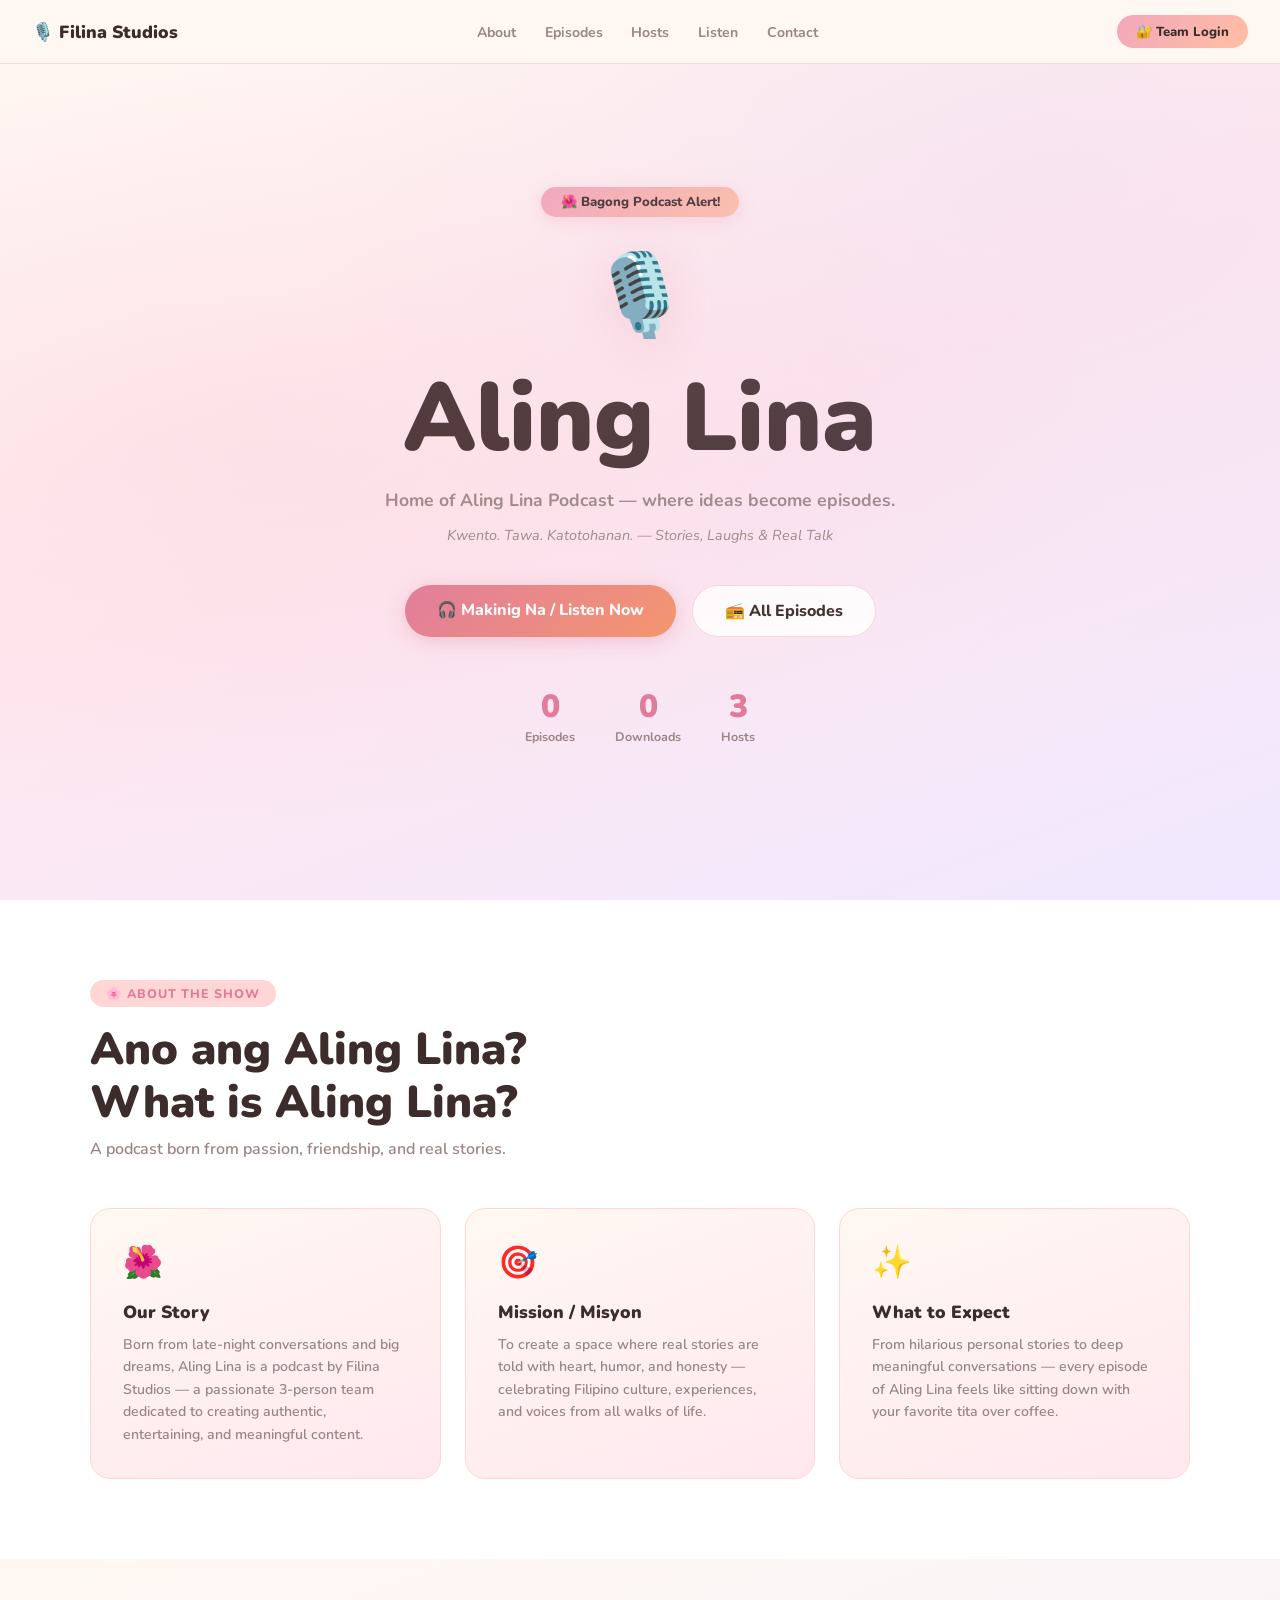
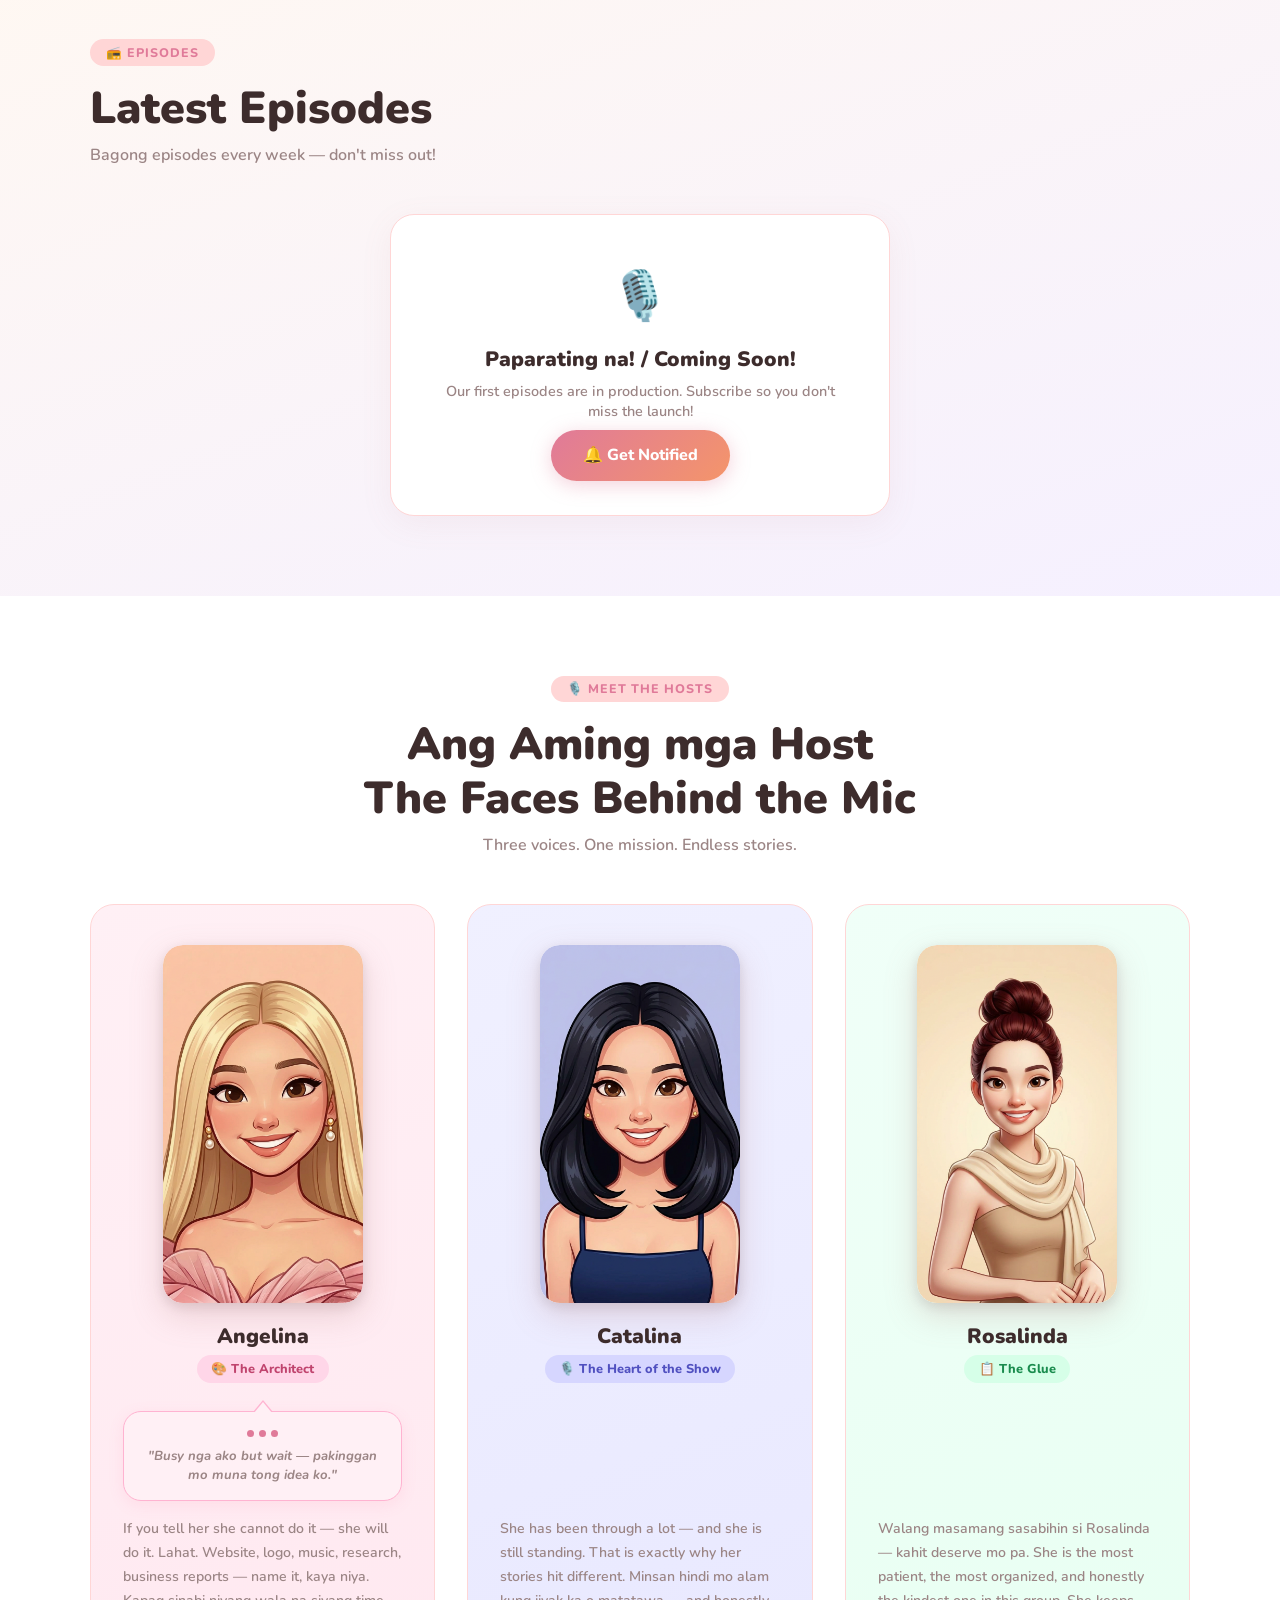
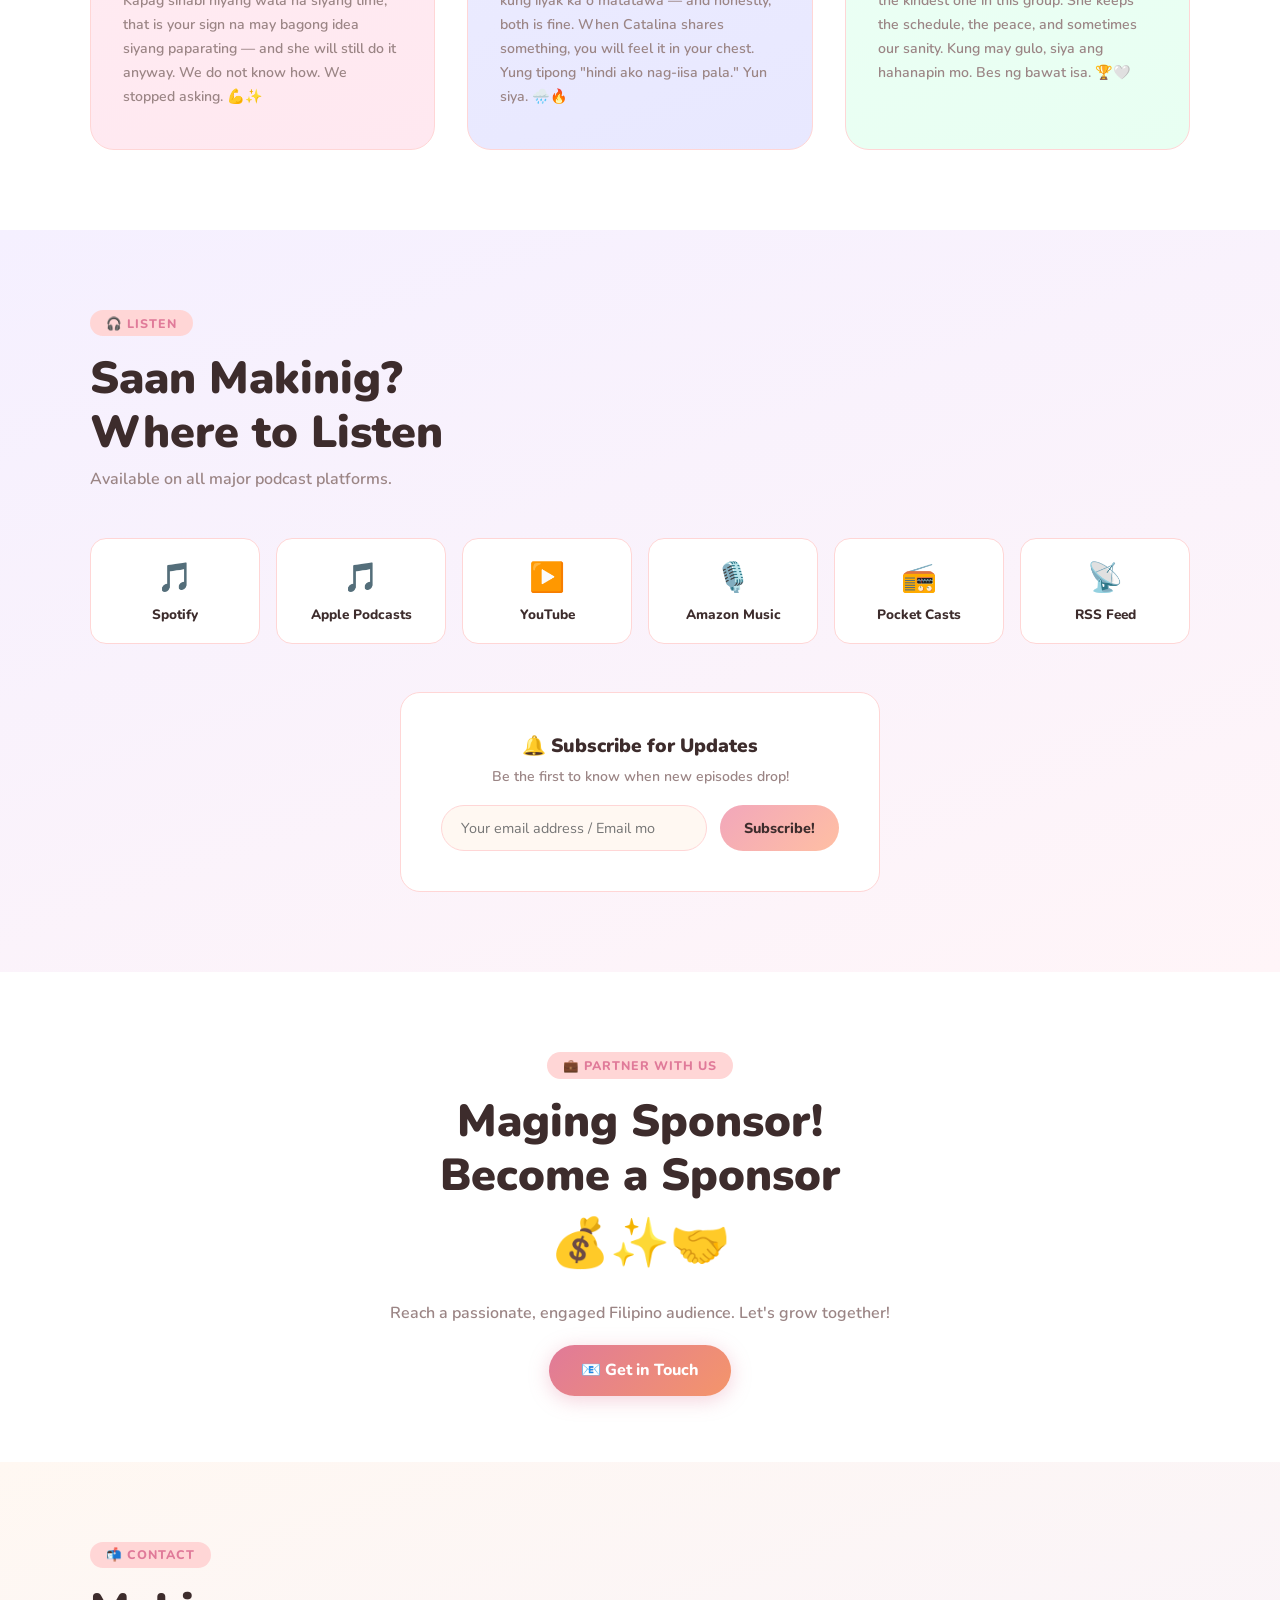
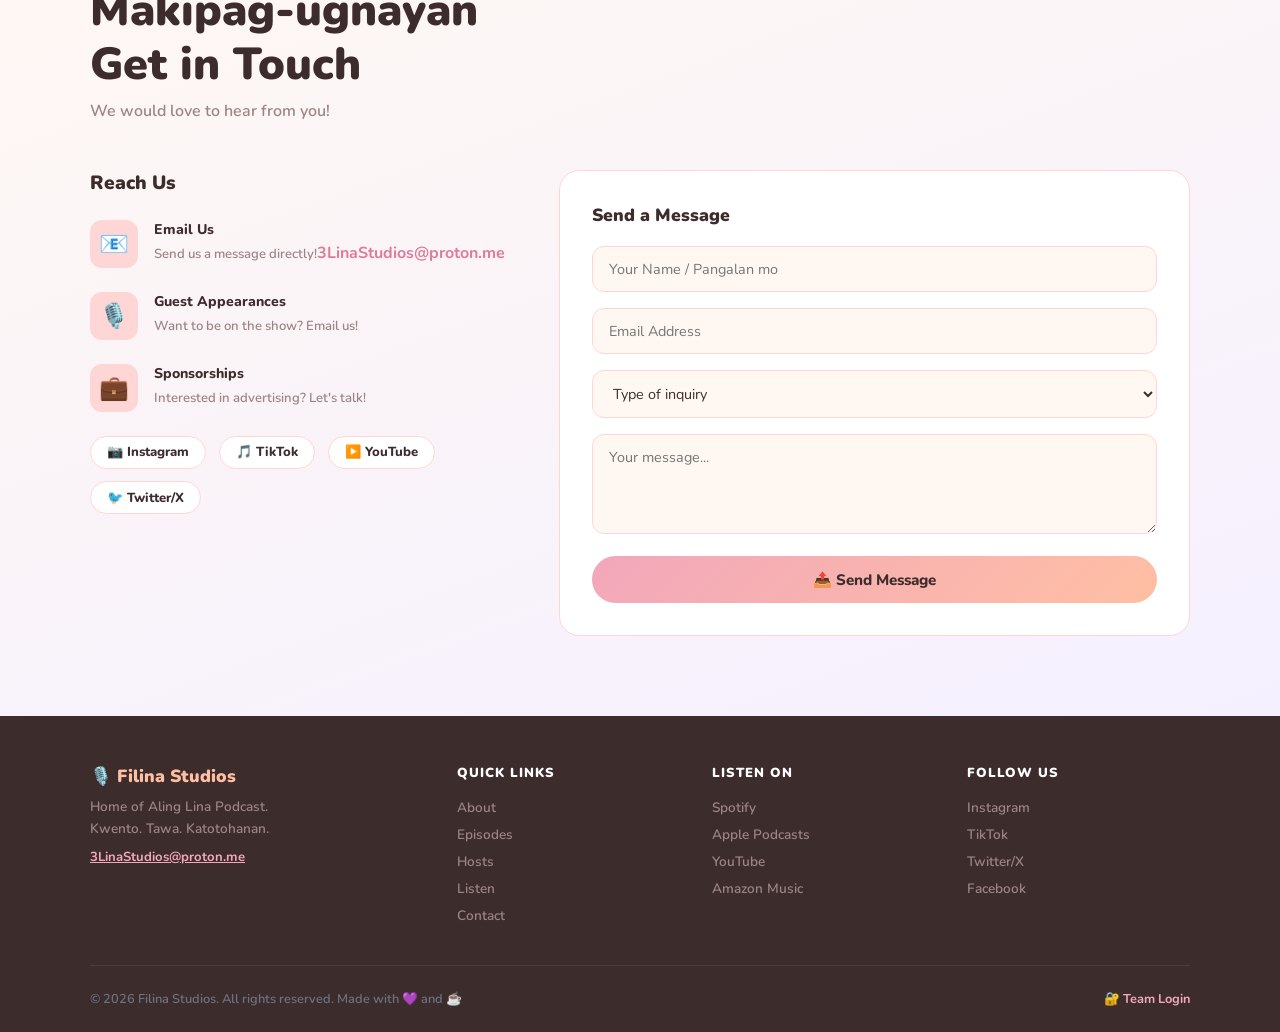
==== commit 95d57435: "Update index.html" ====
--- a/index.html
+++ b/index.html
@@ -388,9 +388,11 @@
 <!-- HOSTS -->
 <section id="hosts">
   <div class="section-inner">
-    <div class="section-tag">🎙️ Meet the Hosts</div>
-    <h2 class="section-title">Ang Aming mga Host<br/>The Faces Behind the Mic</h2>
-    <p class="section-sub">Three voices. One mission. Endless stories.</p>
+    <div style="text-align:center">
+  <div class="section-tag">🎙️ Meet the Hosts</div>
+  <h2 class="section-title">Ang Aming mga Host<br/>The Faces Behind the Mic</h2>
+  <p class="section-sub">Three voices. One mission. Endless stories.</p>
+</div>
     <div class="hosts-grid">
 
       <div class="host-card">
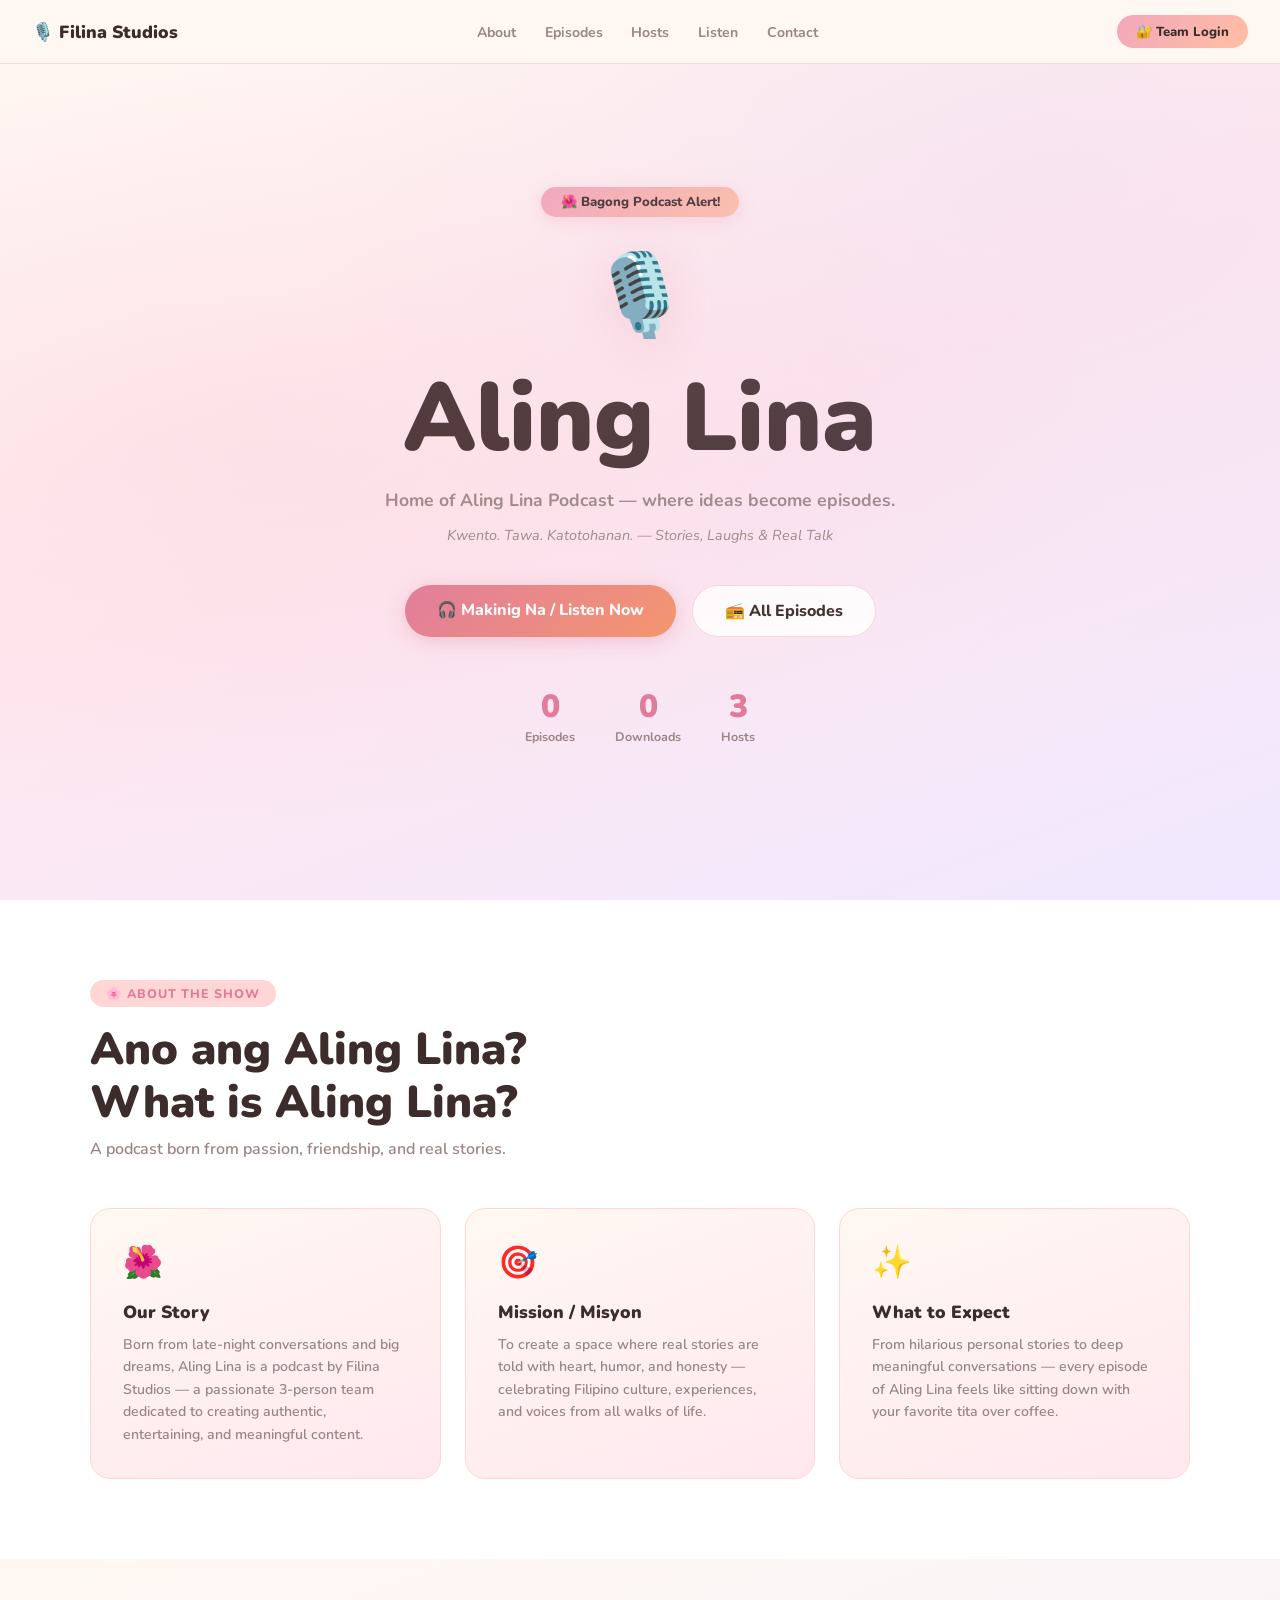
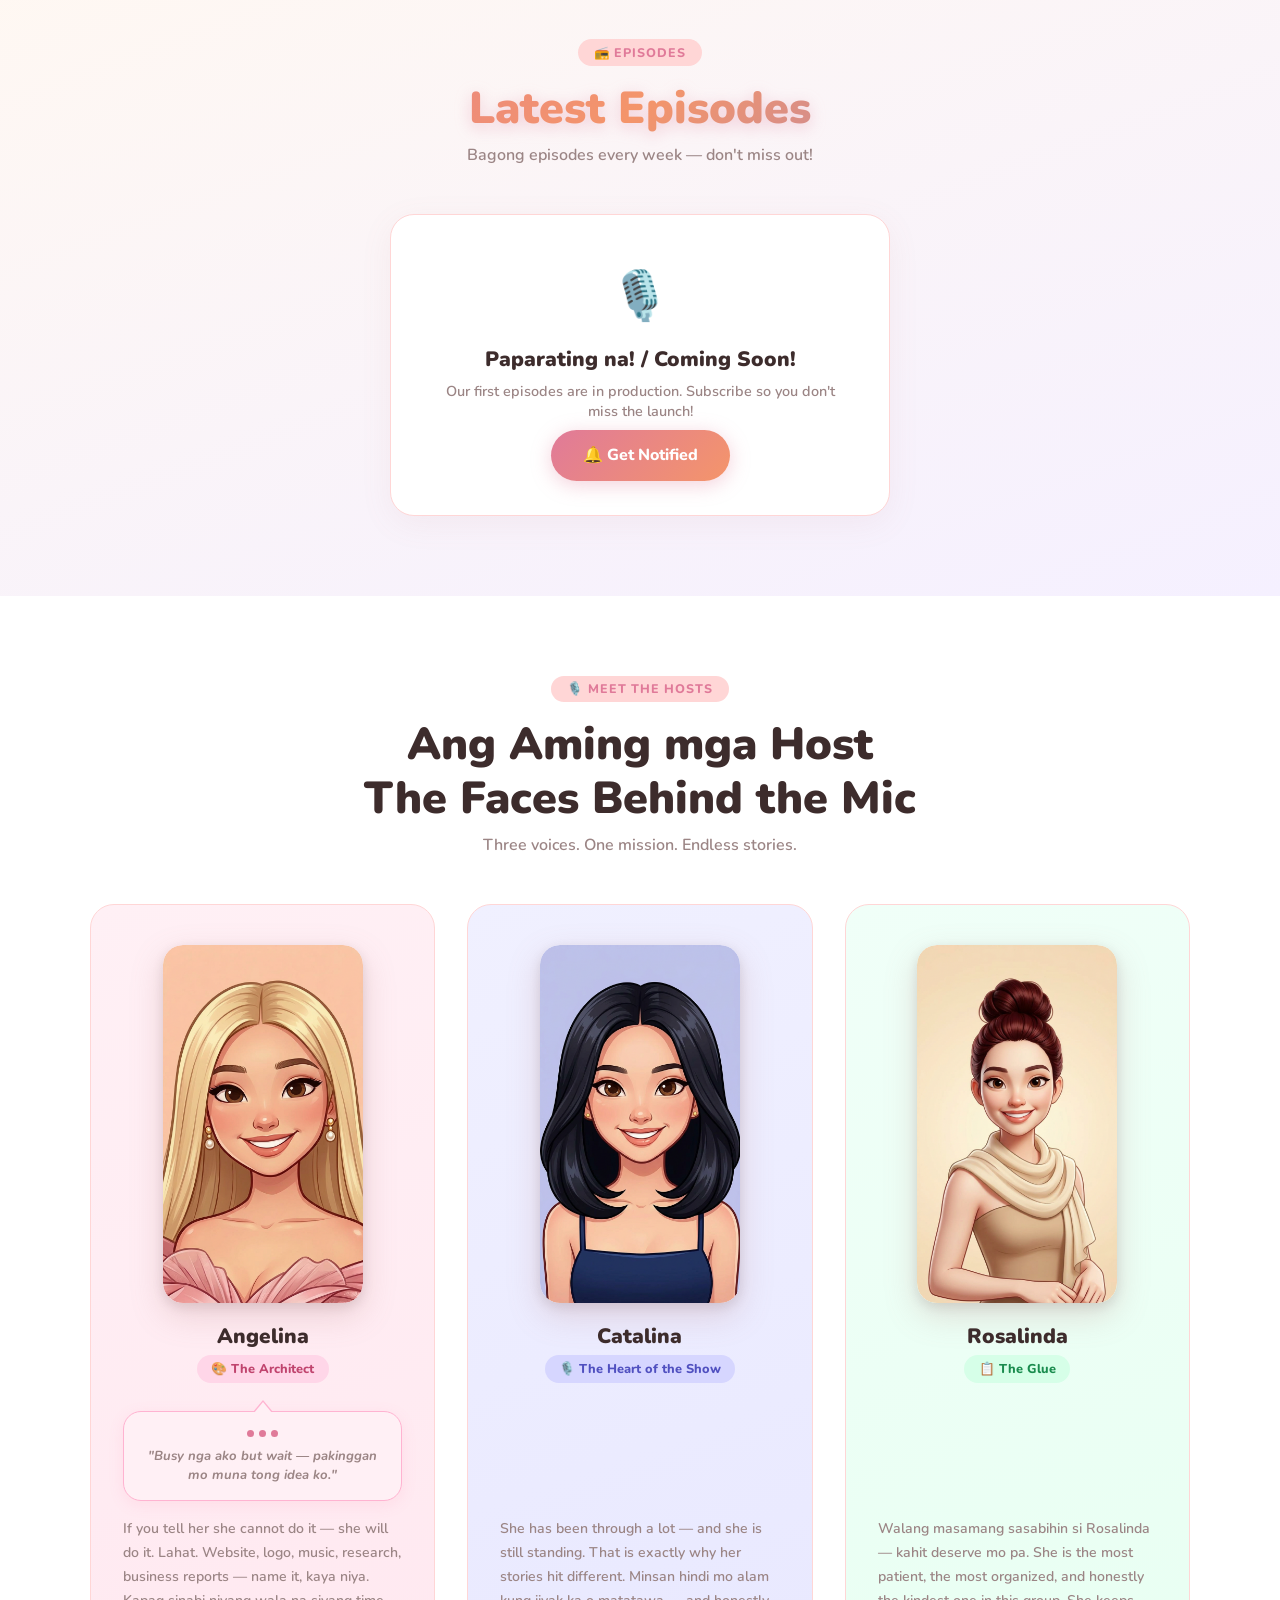
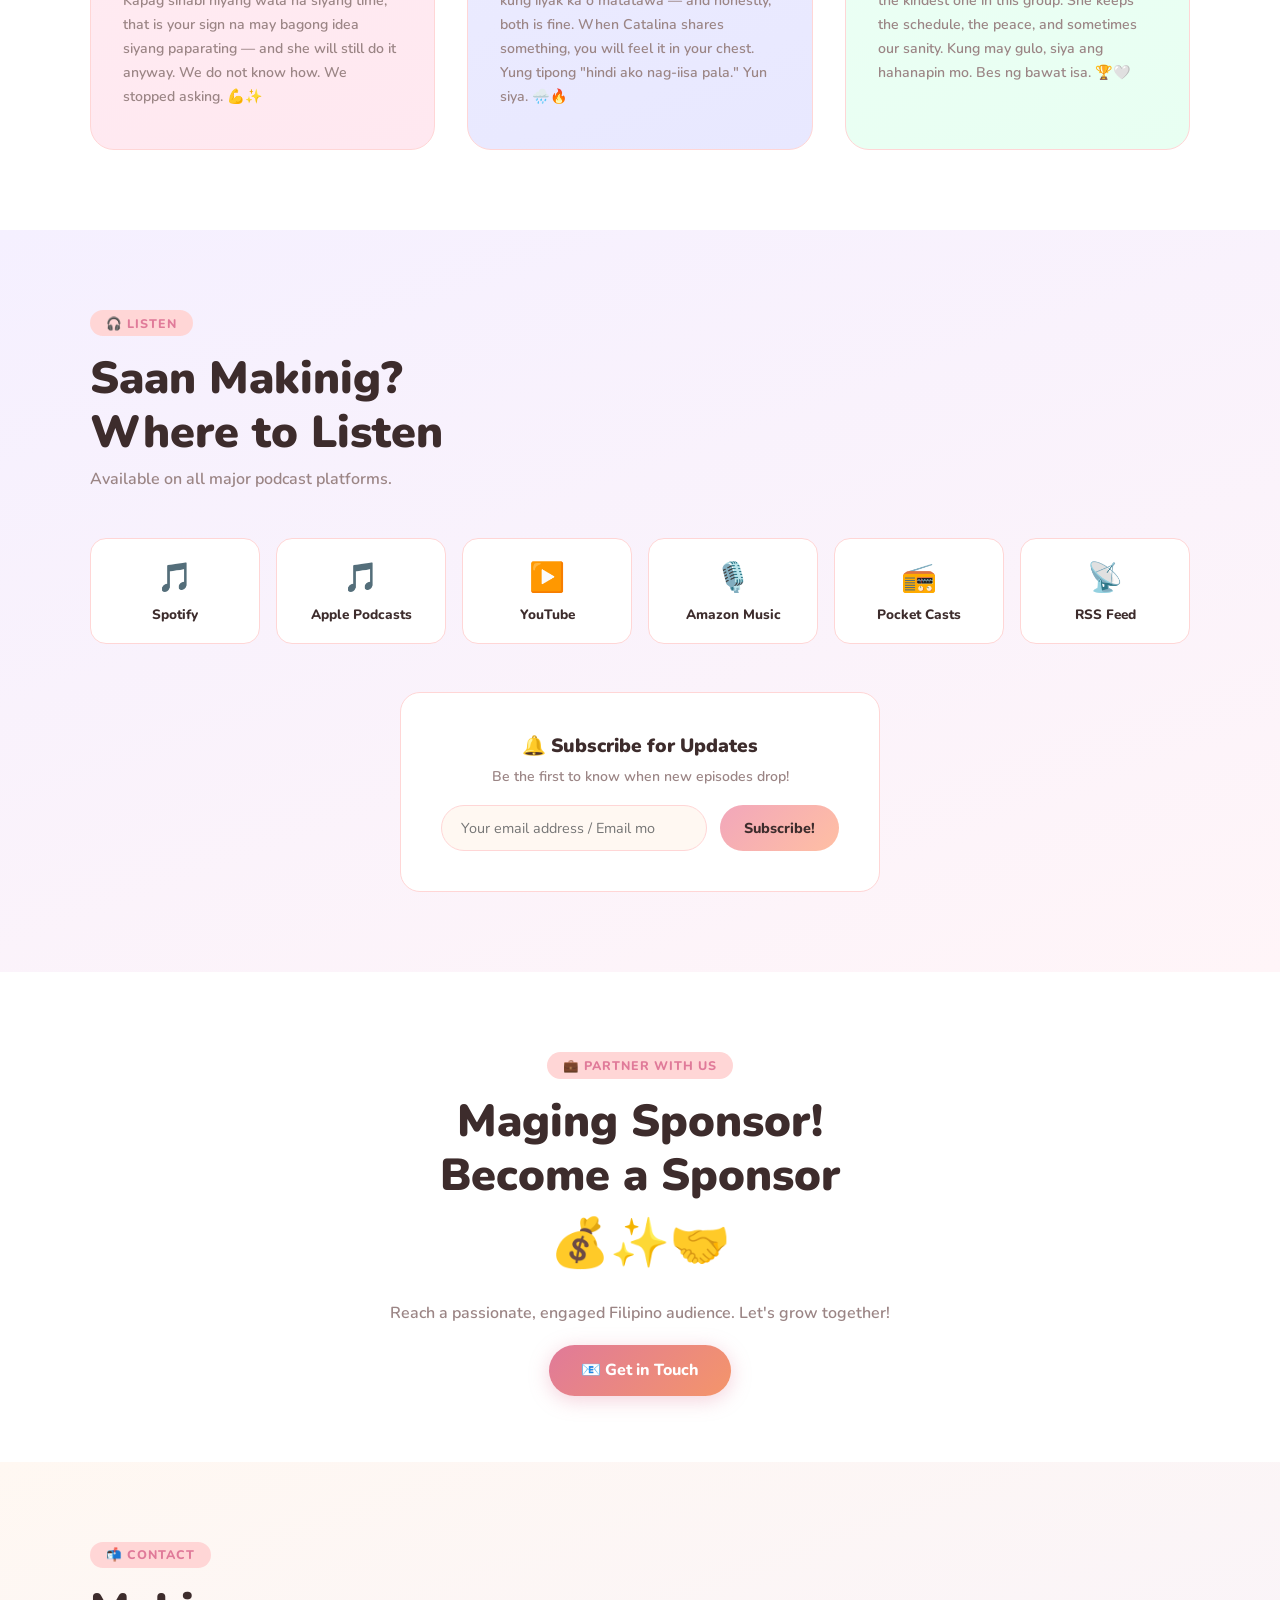
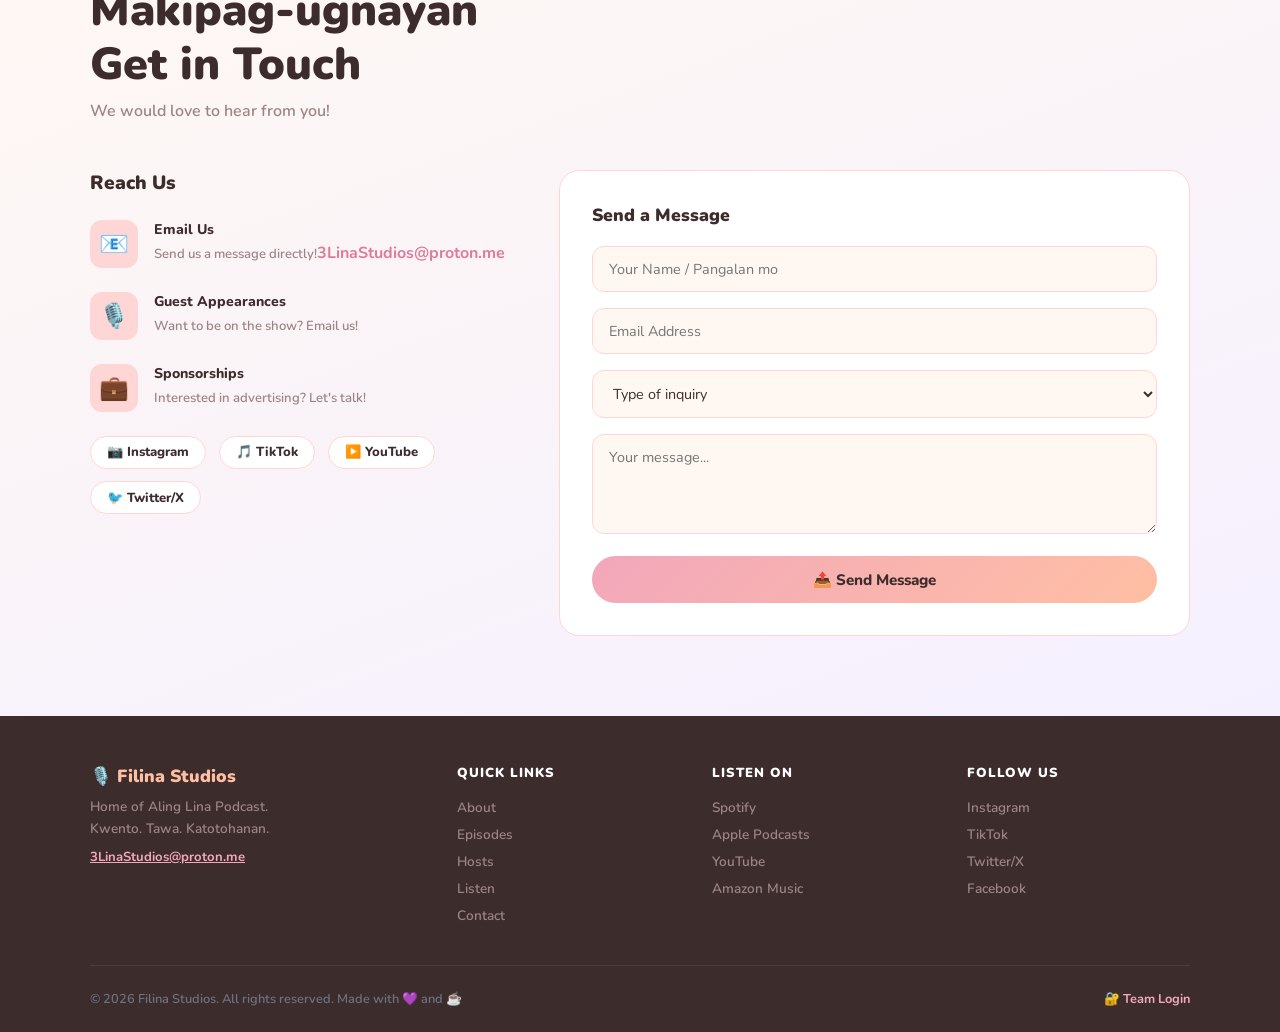
==== commit 96c64132: "Update index.html" ====
--- a/index.html
+++ b/index.html
@@ -373,9 +373,20 @@
 <!-- EPISODES -->
 <section id="episodes">
   <div class="section-inner">
-    <div class="section-tag">📻 Episodes</div>
-    <h2 class="section-title">Latest Episodes</h2>
-    <p class="section-sub">Bagong episodes every week — don't miss out!</p>
+   <div style="text-align:center">
+  <div class="section-tag">📻 Episodes</div>
+  <h2 class="section-title" style="
+    text-align: center;
+    background: linear-gradient(135deg, #E07A99, #F4956A, #9B7FC7);
+    -webkit-background-clip: text;
+    -webkit-text-fill-color: transparent;
+    background-clip: text;
+    filter: drop-shadow(0 4px 8px rgba(224,122,153,0.35));
+    animation: float 3s ease-in-out infinite;
+  ">Latest Episodes</h2>
+  <p class="section-sub" style="text-align:center">Bagong episodes every week — don't miss out!</p>
+</div>
+
     <div class="episode-coming">
       <div class="ep-icon">🎙️</div>
       <h3>Paparating na! / Coming Soon!</h3>
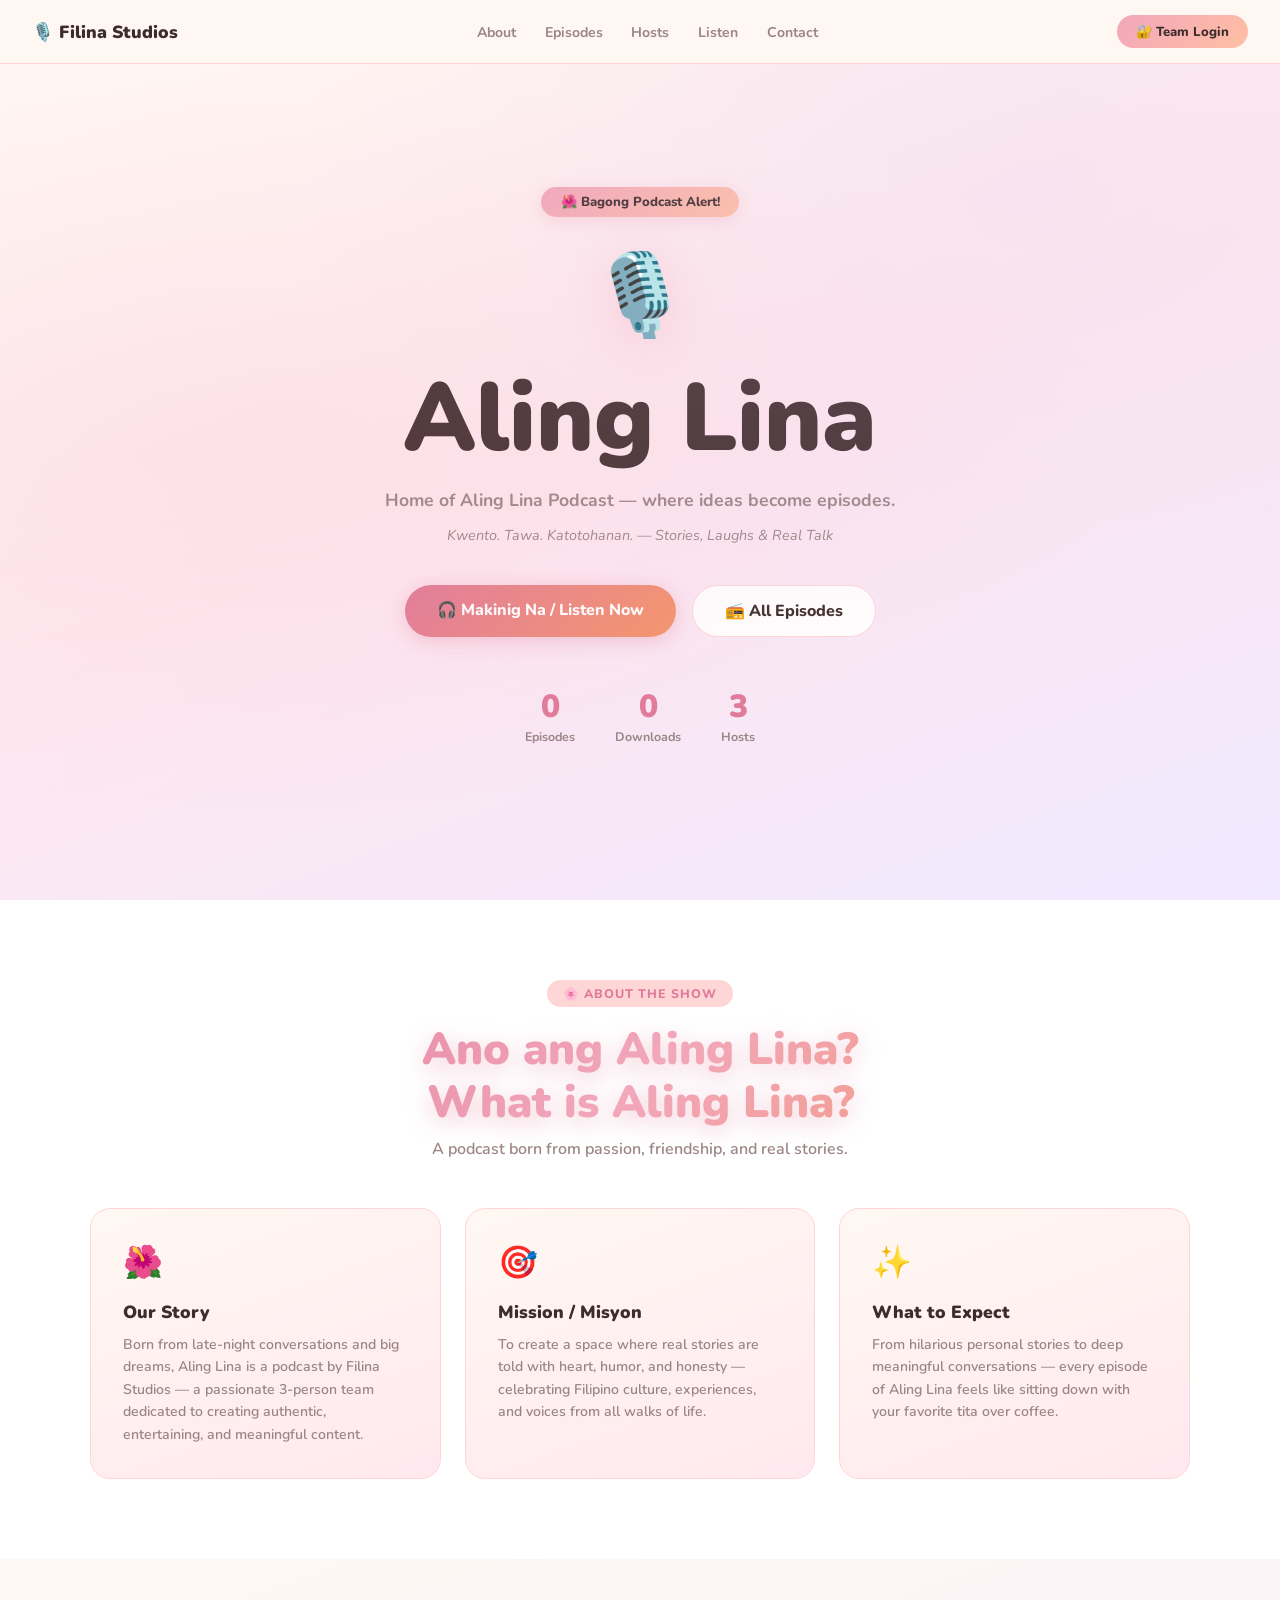
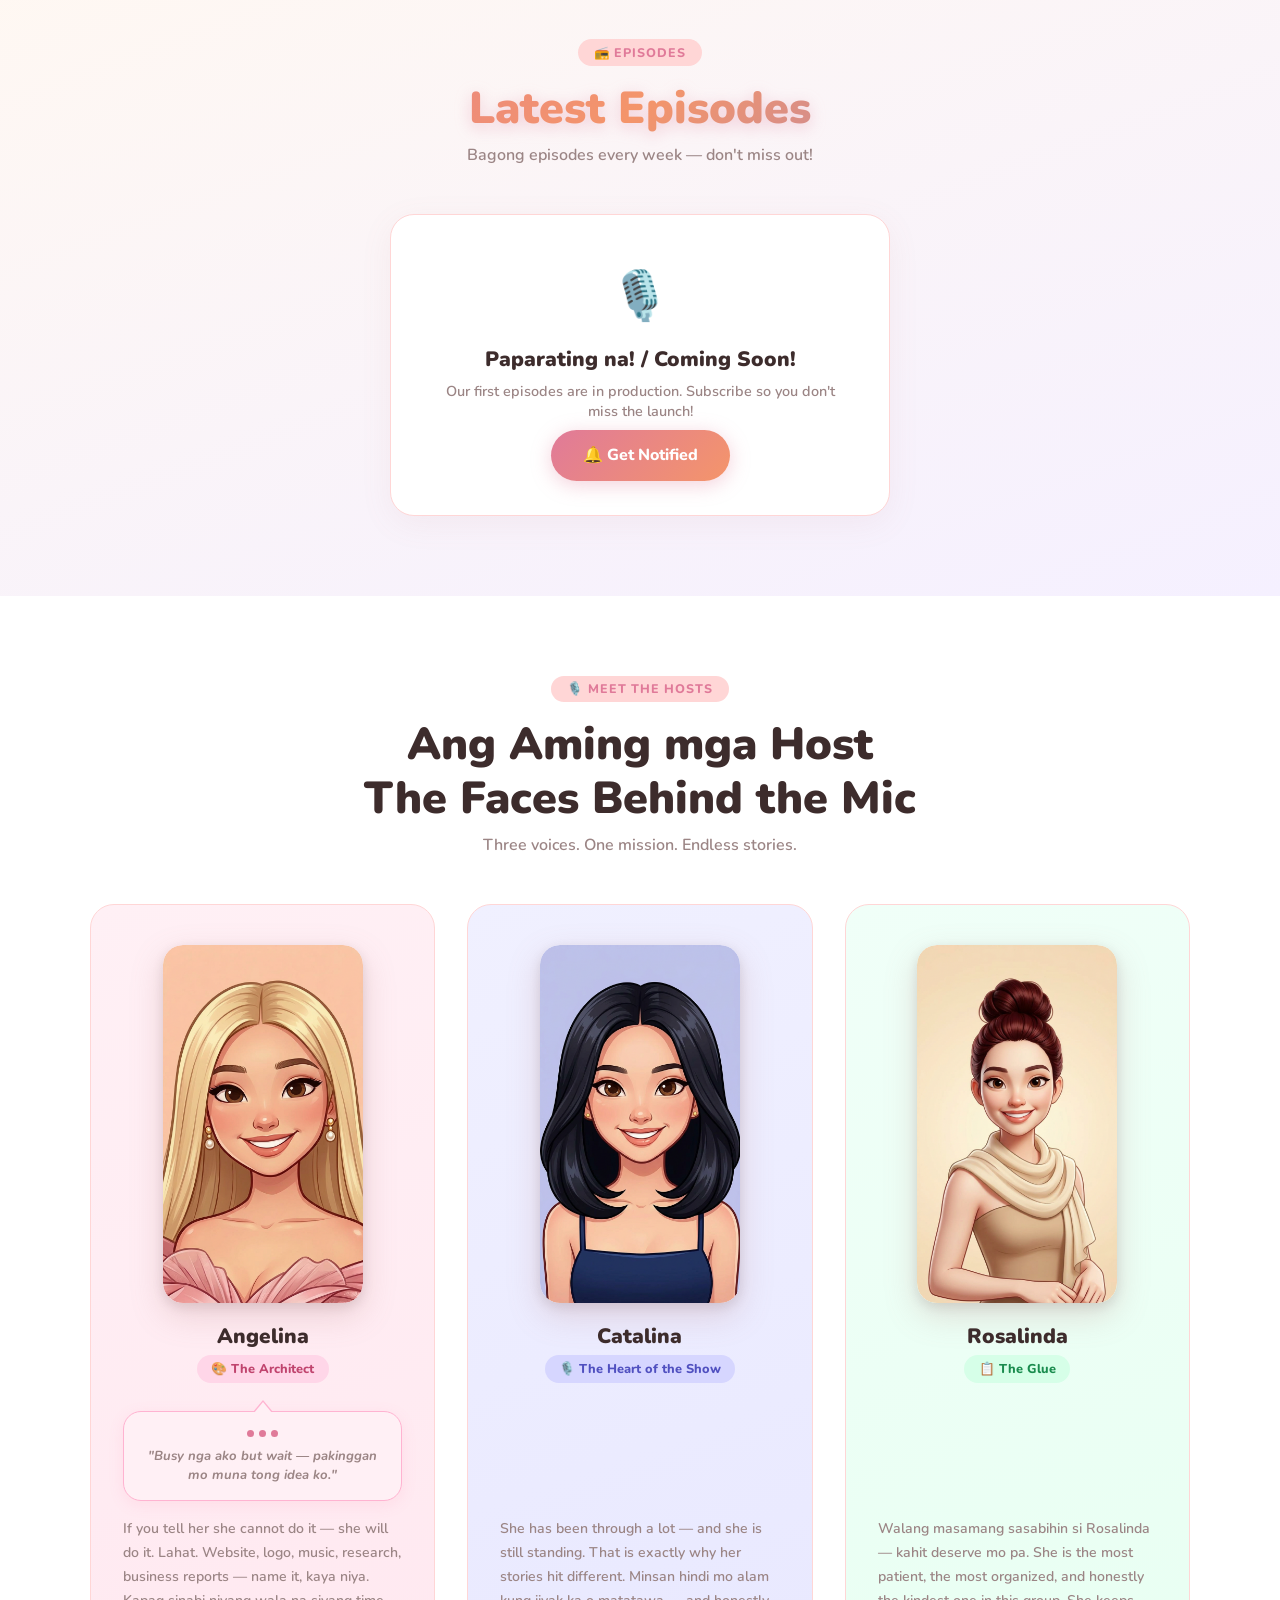
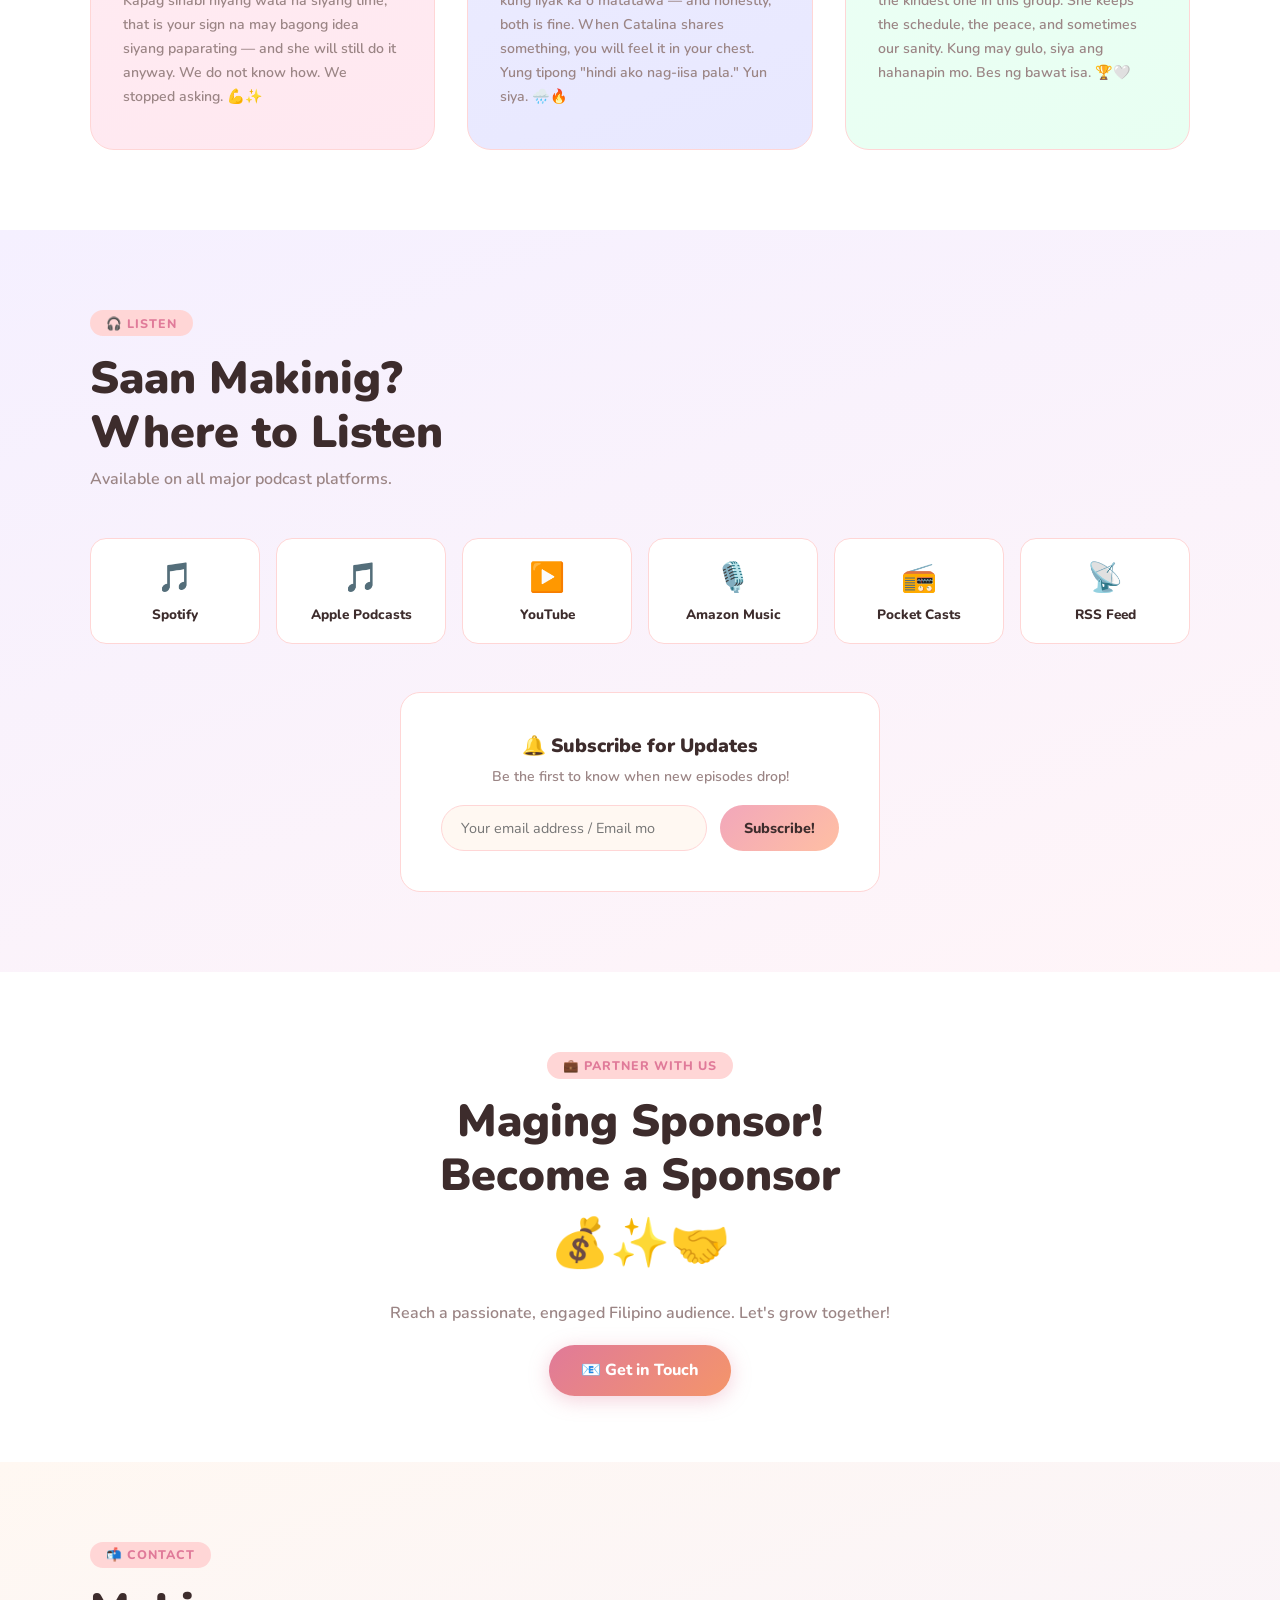
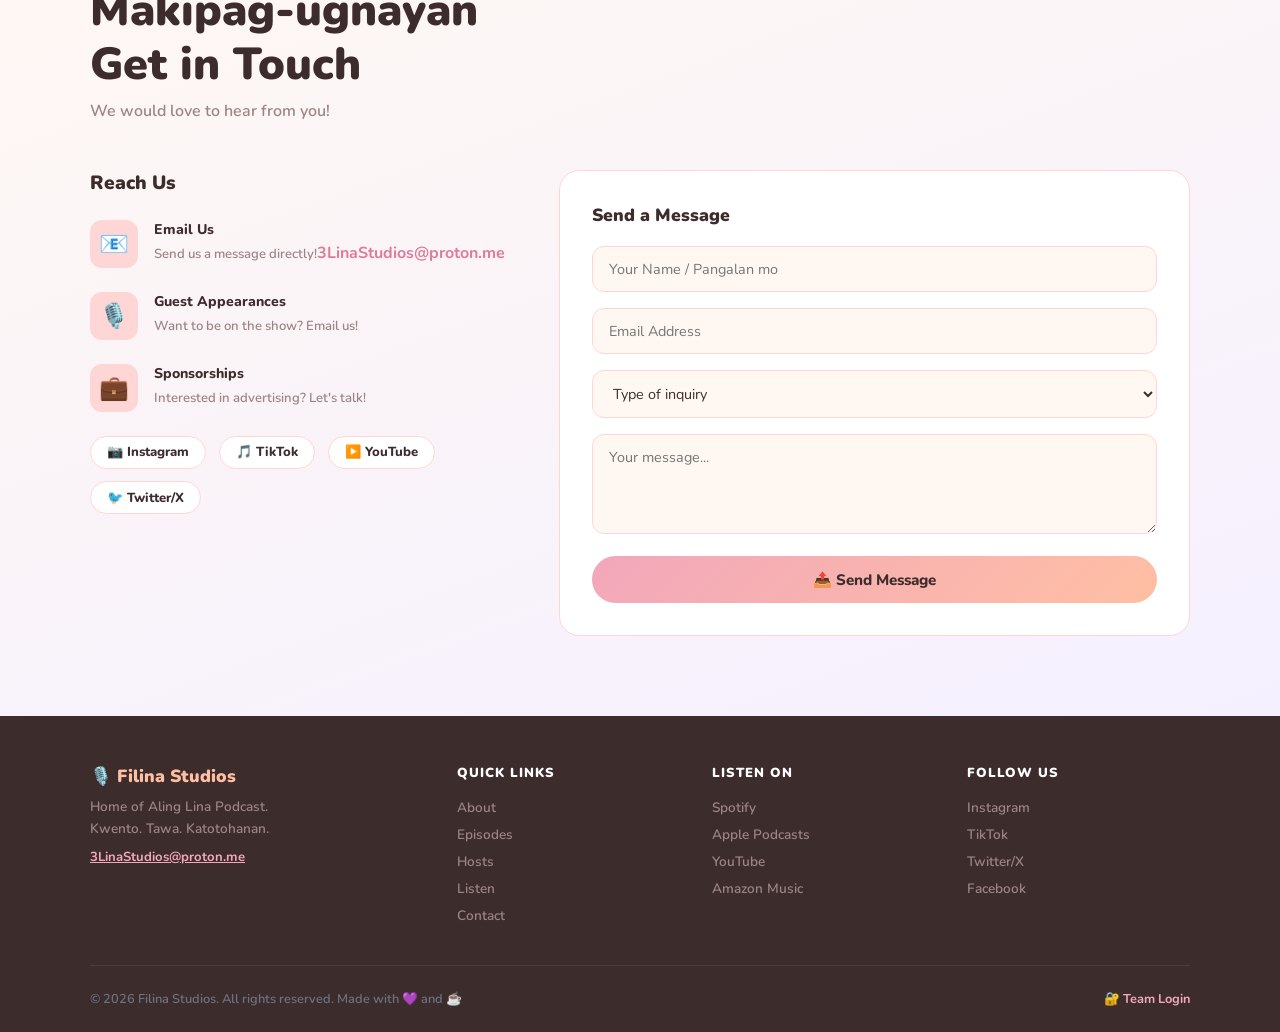
==== commit eccd1b2b: "Update index.html" ====
--- a/index.html
+++ b/index.html
@@ -359,9 +359,23 @@
 <!-- ABOUT -->
 <section id="about">
   <div class="section-inner">
-    <div class="section-tag">🌸 About the Show</div>
-    <h2 class="section-title">Ano ang Aling Lina?<br/>What is Aling Lina?</h2>
-    <p class="section-sub">A podcast born from passion, friendship, and real stories.</p>
+    <div style="text-align:center">
+  <div class="section-tag" style="
+    display: inline-block;
+    animation: bounceTag 2s ease-in-out infinite;
+  ">🌸 About the Show</div>
+  <h2 class="section-title" style="
+    text-align: center;
+    background: linear-gradient(135deg, #E07A99, #F2A7BB, #F4956A);
+    -webkit-background-clip: text;
+    -webkit-text-fill-color: transparent;
+    background-clip: text;
+    filter: drop-shadow(0 6px 12px rgba(224,122,153,0.4));
+    animation: float 3s ease-in-out infinite;
+  ">Ano ang Aling Lina?<br/>What is Aling Lina?</h2>
+  <p class="section-sub" style="text-align:center">A podcast born from passion, friendship, and real stories.</p>
+</div>
+
     <div class="about-grid">
       <div class="about-card"><div class="about-icon">🌺</div><h3>Our Story</h3><p>Born from late-night conversations and big dreams, Aling Lina is a podcast by Filina Studios — a passionate 3-person team dedicated to creating authentic, entertaining, and meaningful content.</p></div>
       <div class="about-card"><div class="about-icon">🎯</div><h3>Mission / Misyon</h3><p>To create a space where real stories are told with heart, humor, and honesty — celebrating Filipino culture, experiences, and voices from all walks of life.</p></div>
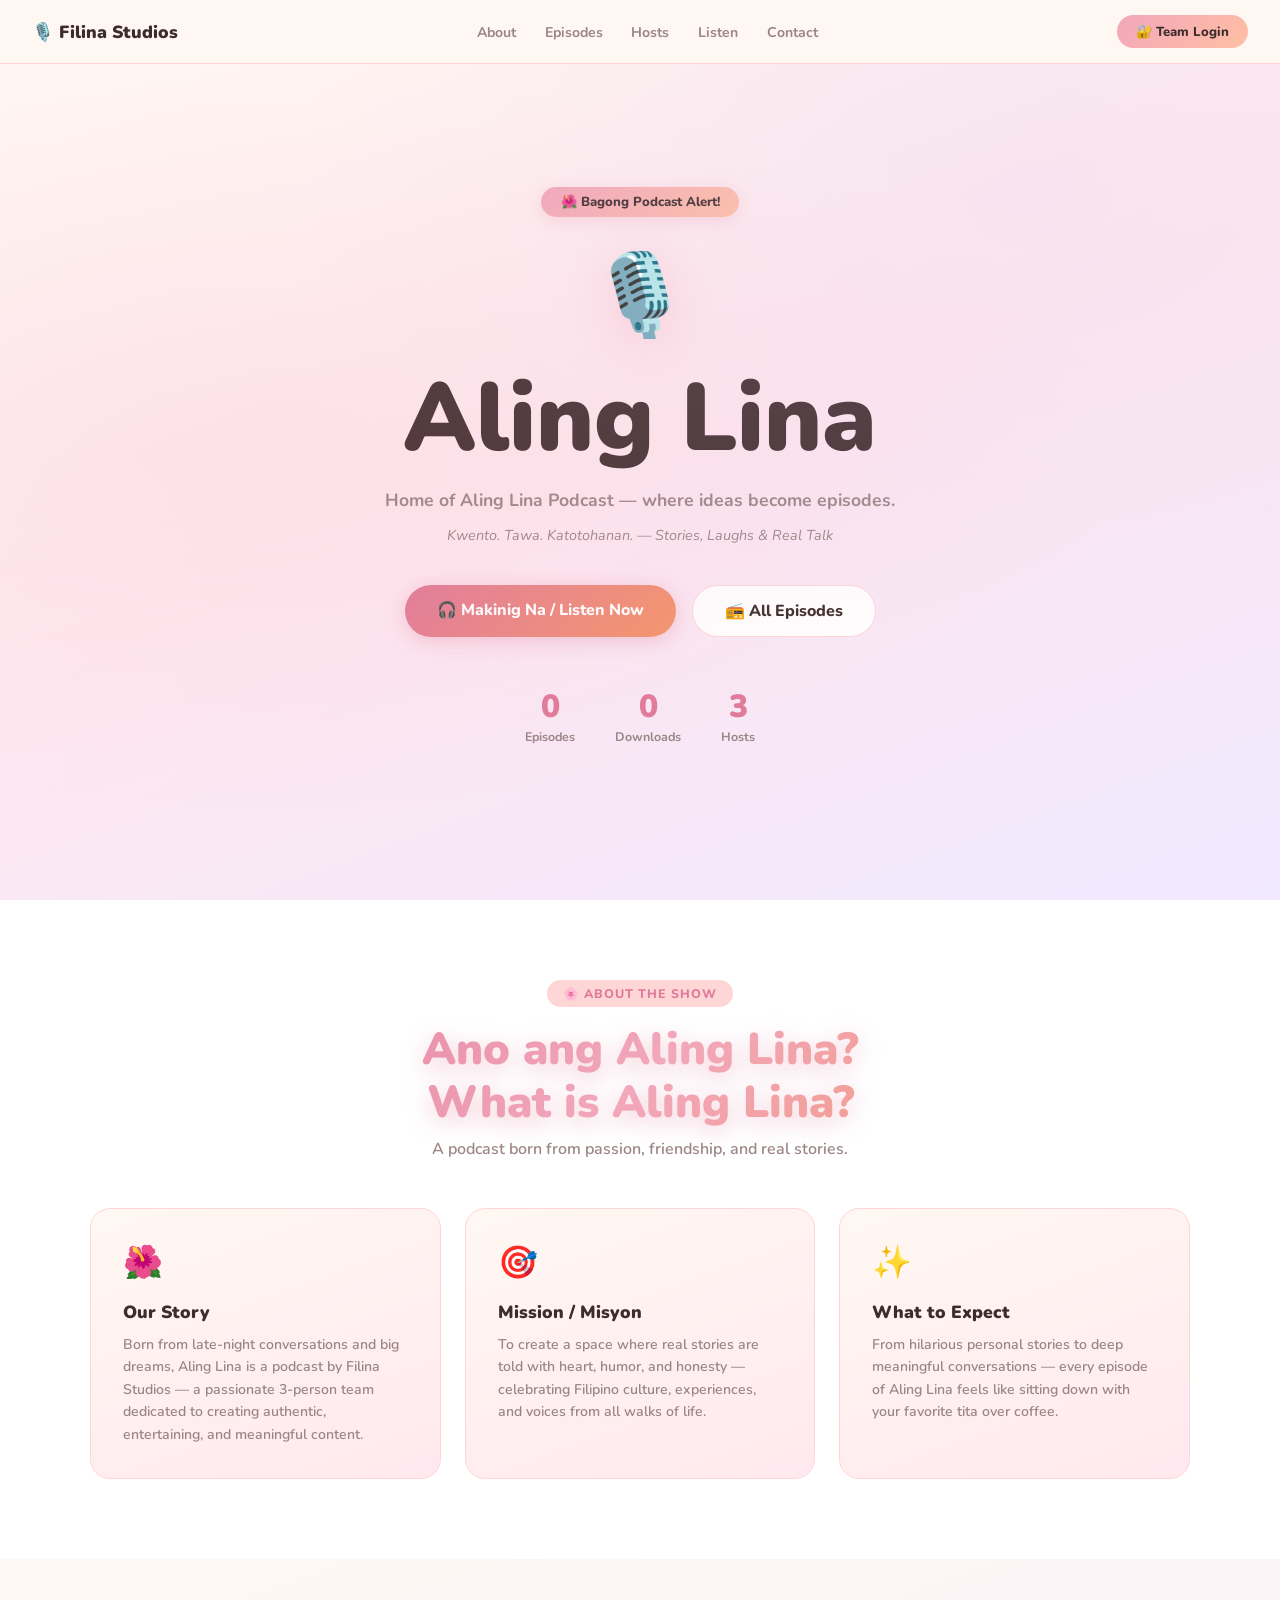
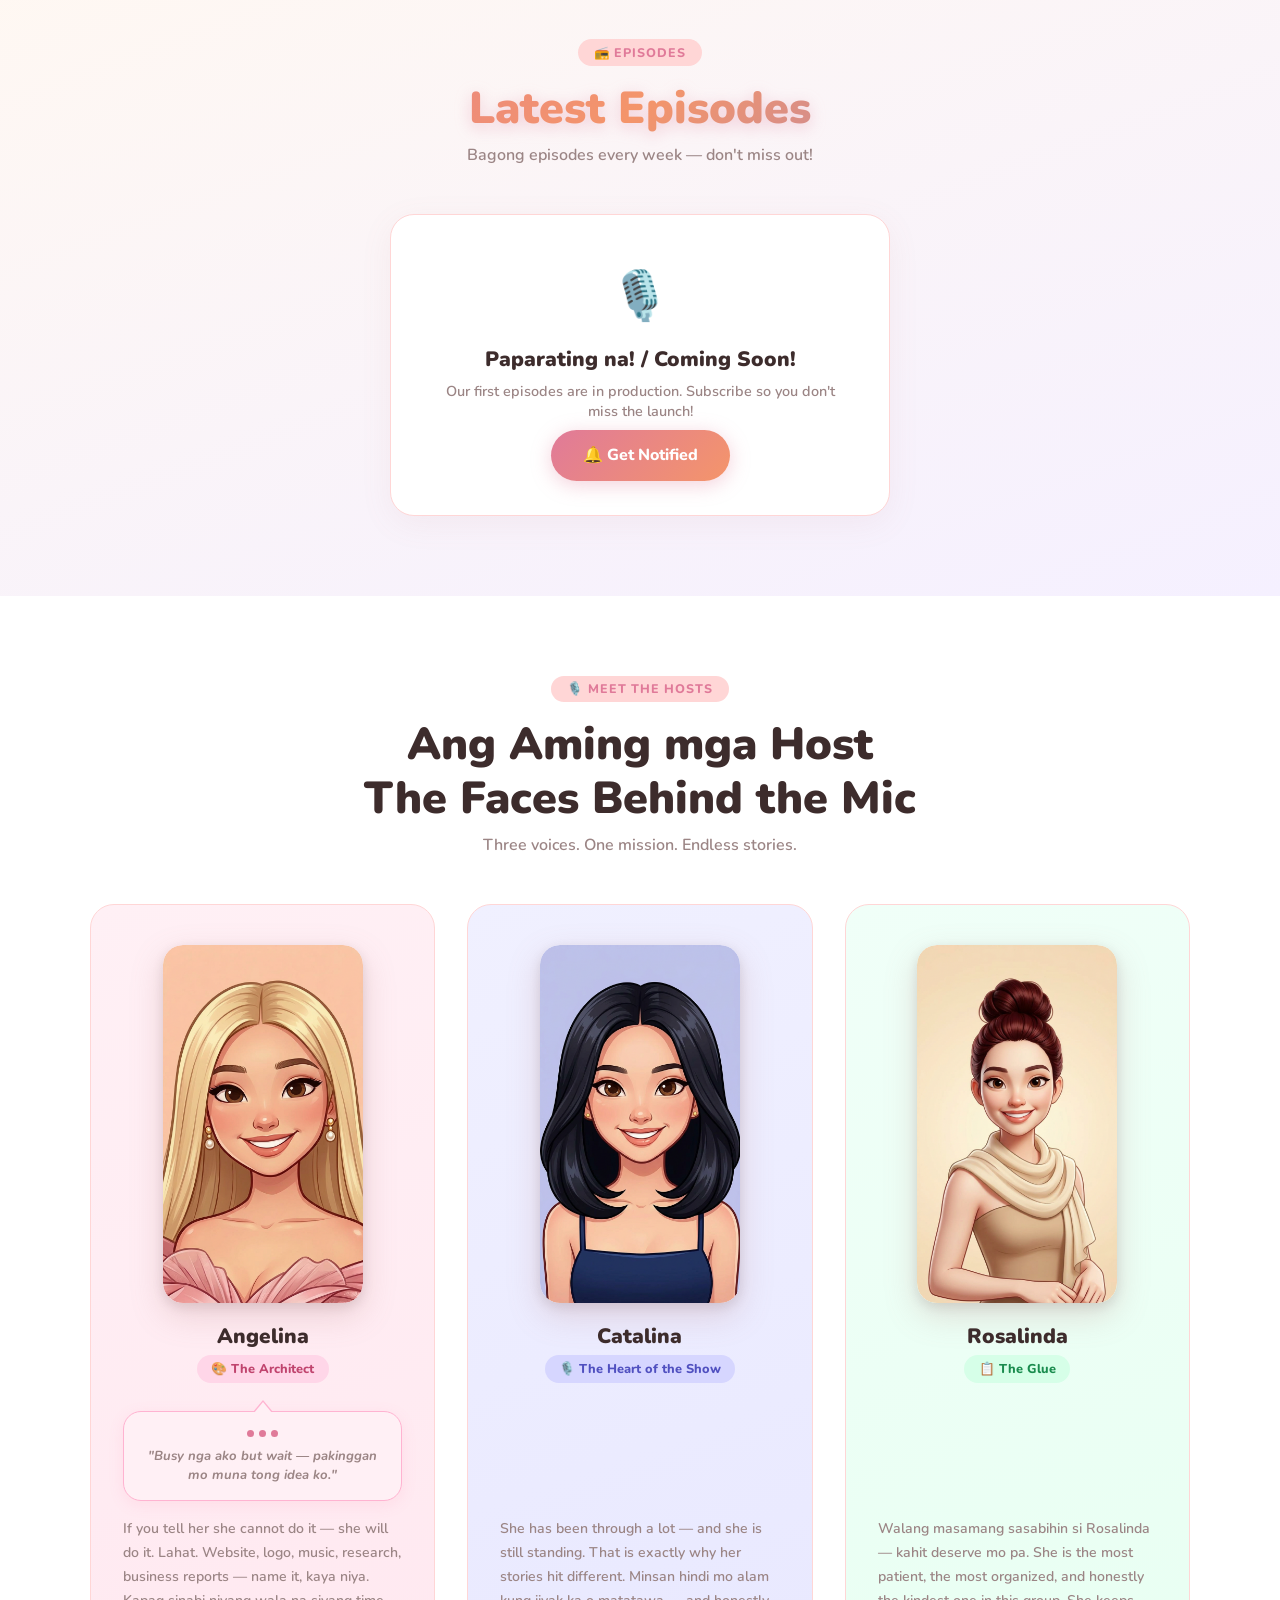
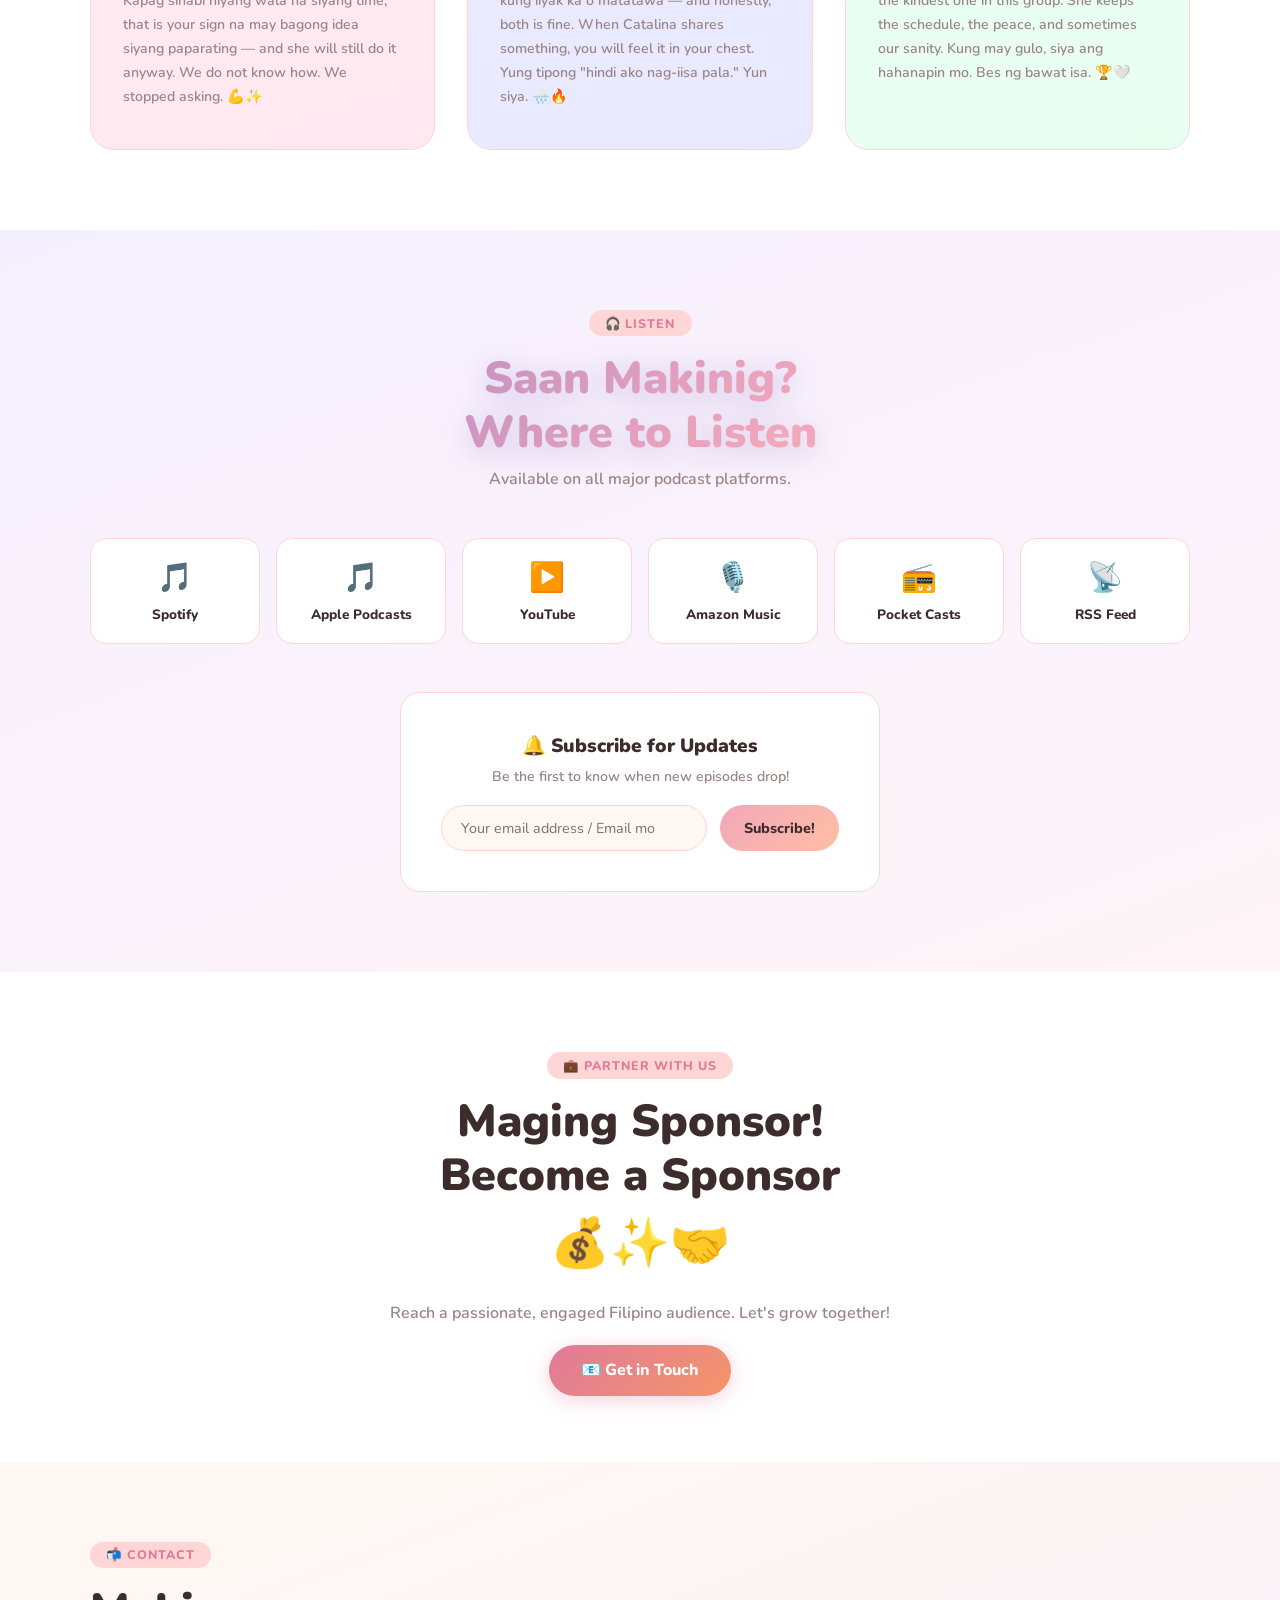
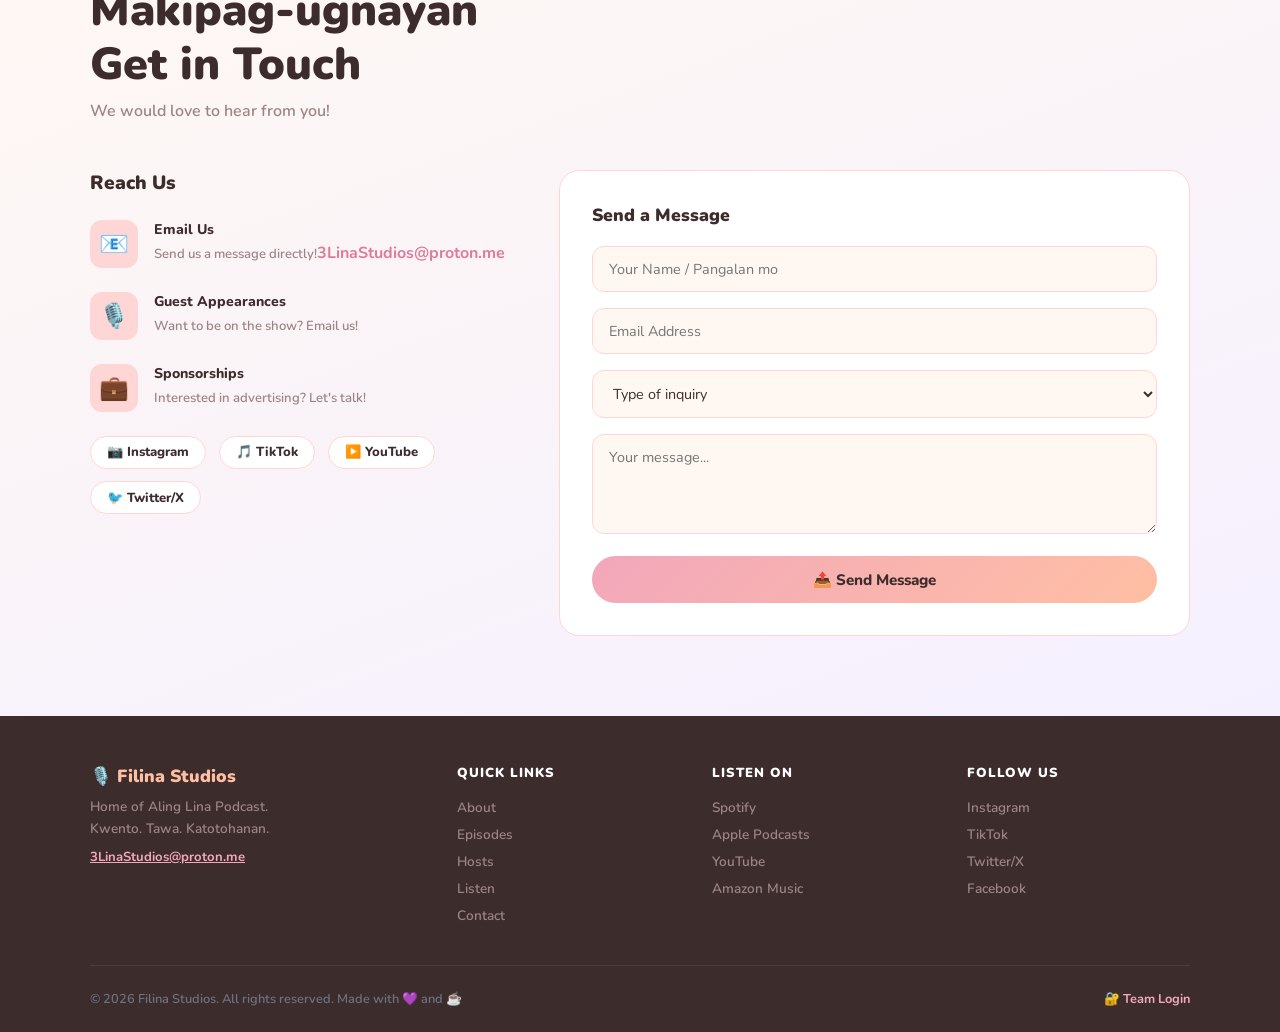
==== commit 281e30f1: "Update index.html" ====
--- a/index.html
+++ b/index.html
@@ -205,6 +205,19 @@
 @keyframes bounce {
   0%, 80%, 100% { transform: scale(0.7); opacity: 0.5; }
   40%           { transform: scale(1.2); opacity: 1; }
+}
+@keyframes float {
+  0%, 100% { transform: translateY(0px); }
+  50%       { transform: translateY(-8px); }
+}
+@keyframes bounceTag {
+  0%, 100% { transform: translateY(0) rotate(-1deg) scale(1); }
+  30%       { transform: translateY(-6px) rotate(1deg) scale(1.05); }
+  60%       { transform: translateY(-3px) rotate(-0.5deg) scale(1.02); }
+}
+@keyframes shineText {
+  0%   { background-position: 0% center; }
+  100% { background-position: 200% center; }
 }
 
 /* Description text — left aligned, natural reading */
@@ -472,9 +485,20 @@
 <!-- LISTEN -->
 <section id="listen">
   <div class="section-inner">
-    <div class="section-tag">🎧 Listen</div>
-    <h2 class="section-title">Saan Makinig?<br/>Where to Listen</h2>
-    <p class="section-sub">Available on all major podcast platforms.</p>
+    <div style="text-align:center">
+  <div class="section-tag" style="display:inline-block; animation: bounceTag 2s ease-in-out infinite;">🎧 Listen</div>
+  <h2 class="section-title" style="
+    text-align: center;
+    background: linear-gradient(135deg, #9B7FC7, #F2A7BB, #FFBFA3, #9B7FC7);
+    background-size: 200% auto;
+    -webkit-background-clip: text;
+    -webkit-text-fill-color: transparent;
+    background-clip: text;
+    filter: drop-shadow(0 6px 16px rgba(155,127,199,0.45));
+    animation: shineText 3s linear infinite, float 3s ease-in-out infinite;
+  ">Saan Makinig?<br/>Where to Listen</h2>
+  <p class="section-sub" style="text-align:center">Available on all major podcast platforms.</p>
+</div>
     <div class="platforms-grid">
       <a href="#" class="platform-btn"><span class="p-icon">🎵</span>Spotify</a>
       <a href="#" class="platform-btn"><span class="p-icon">🎵</span>Apple Podcasts</a>
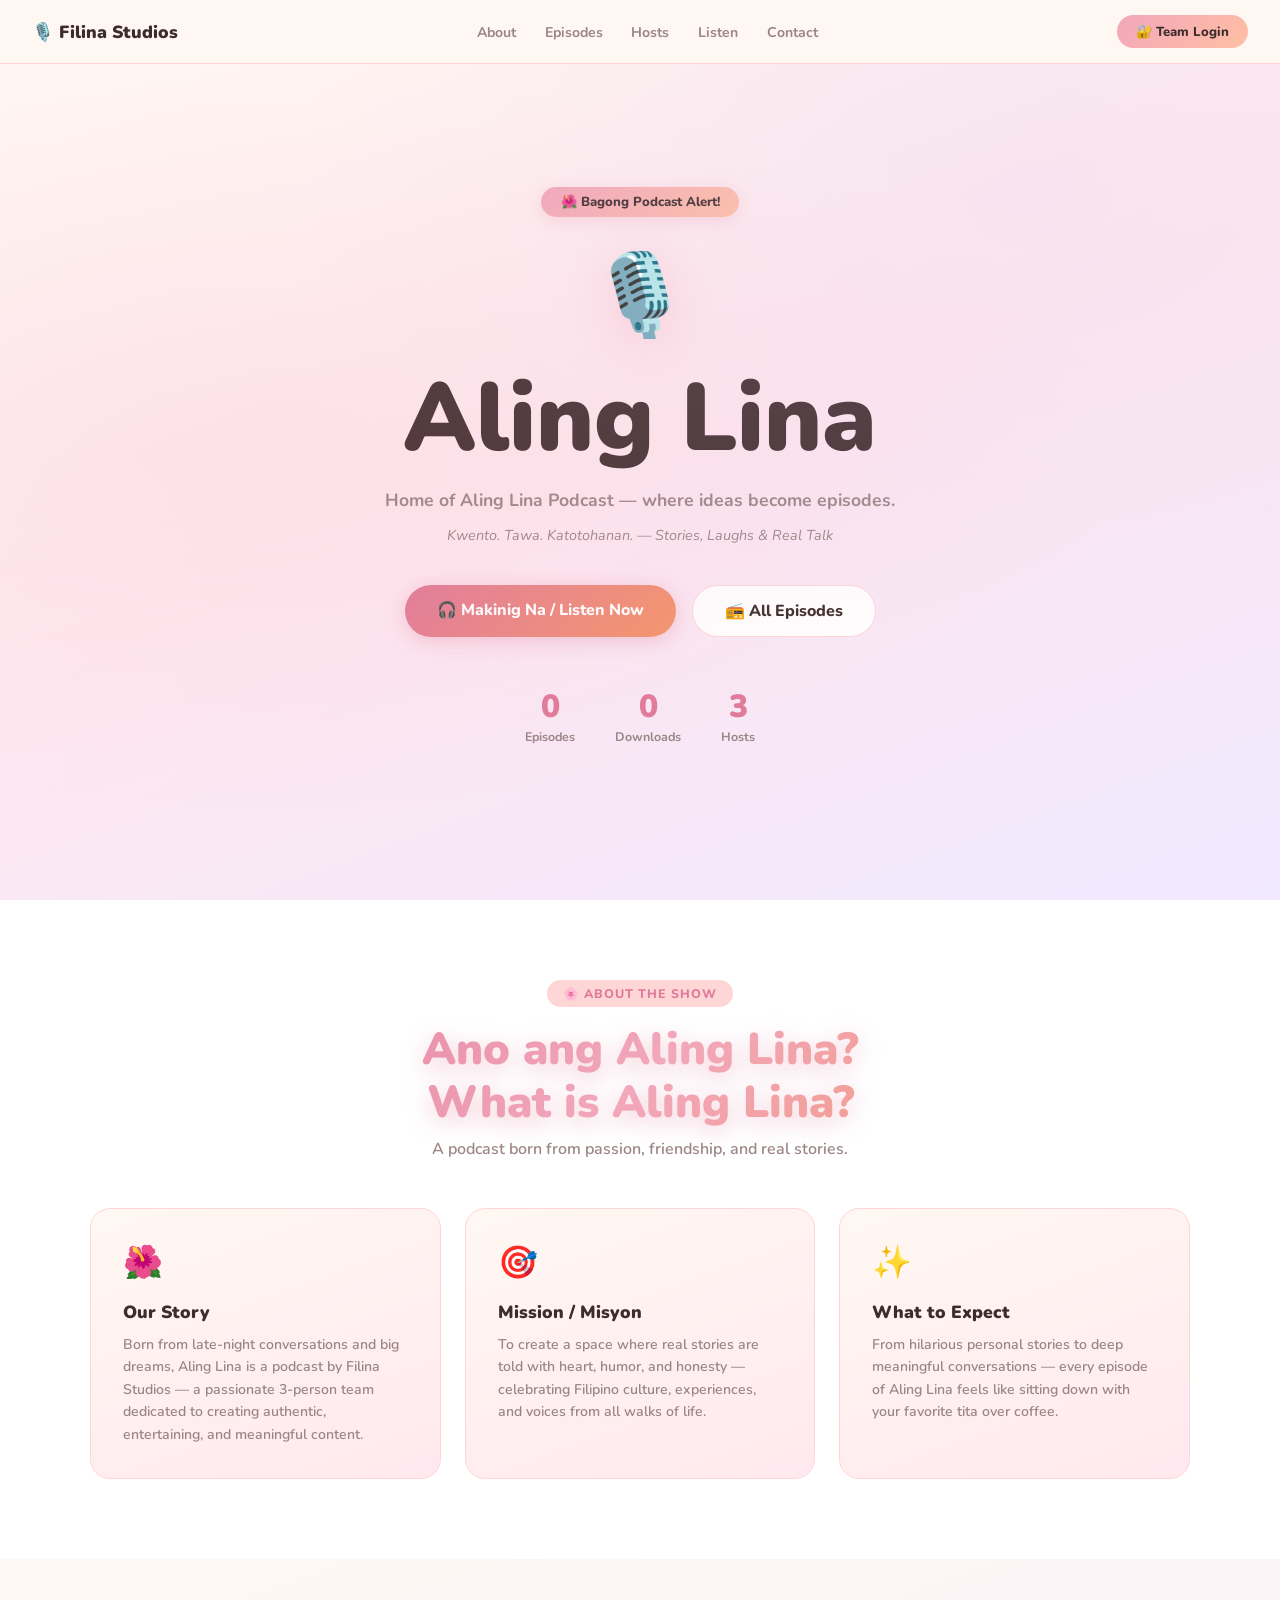
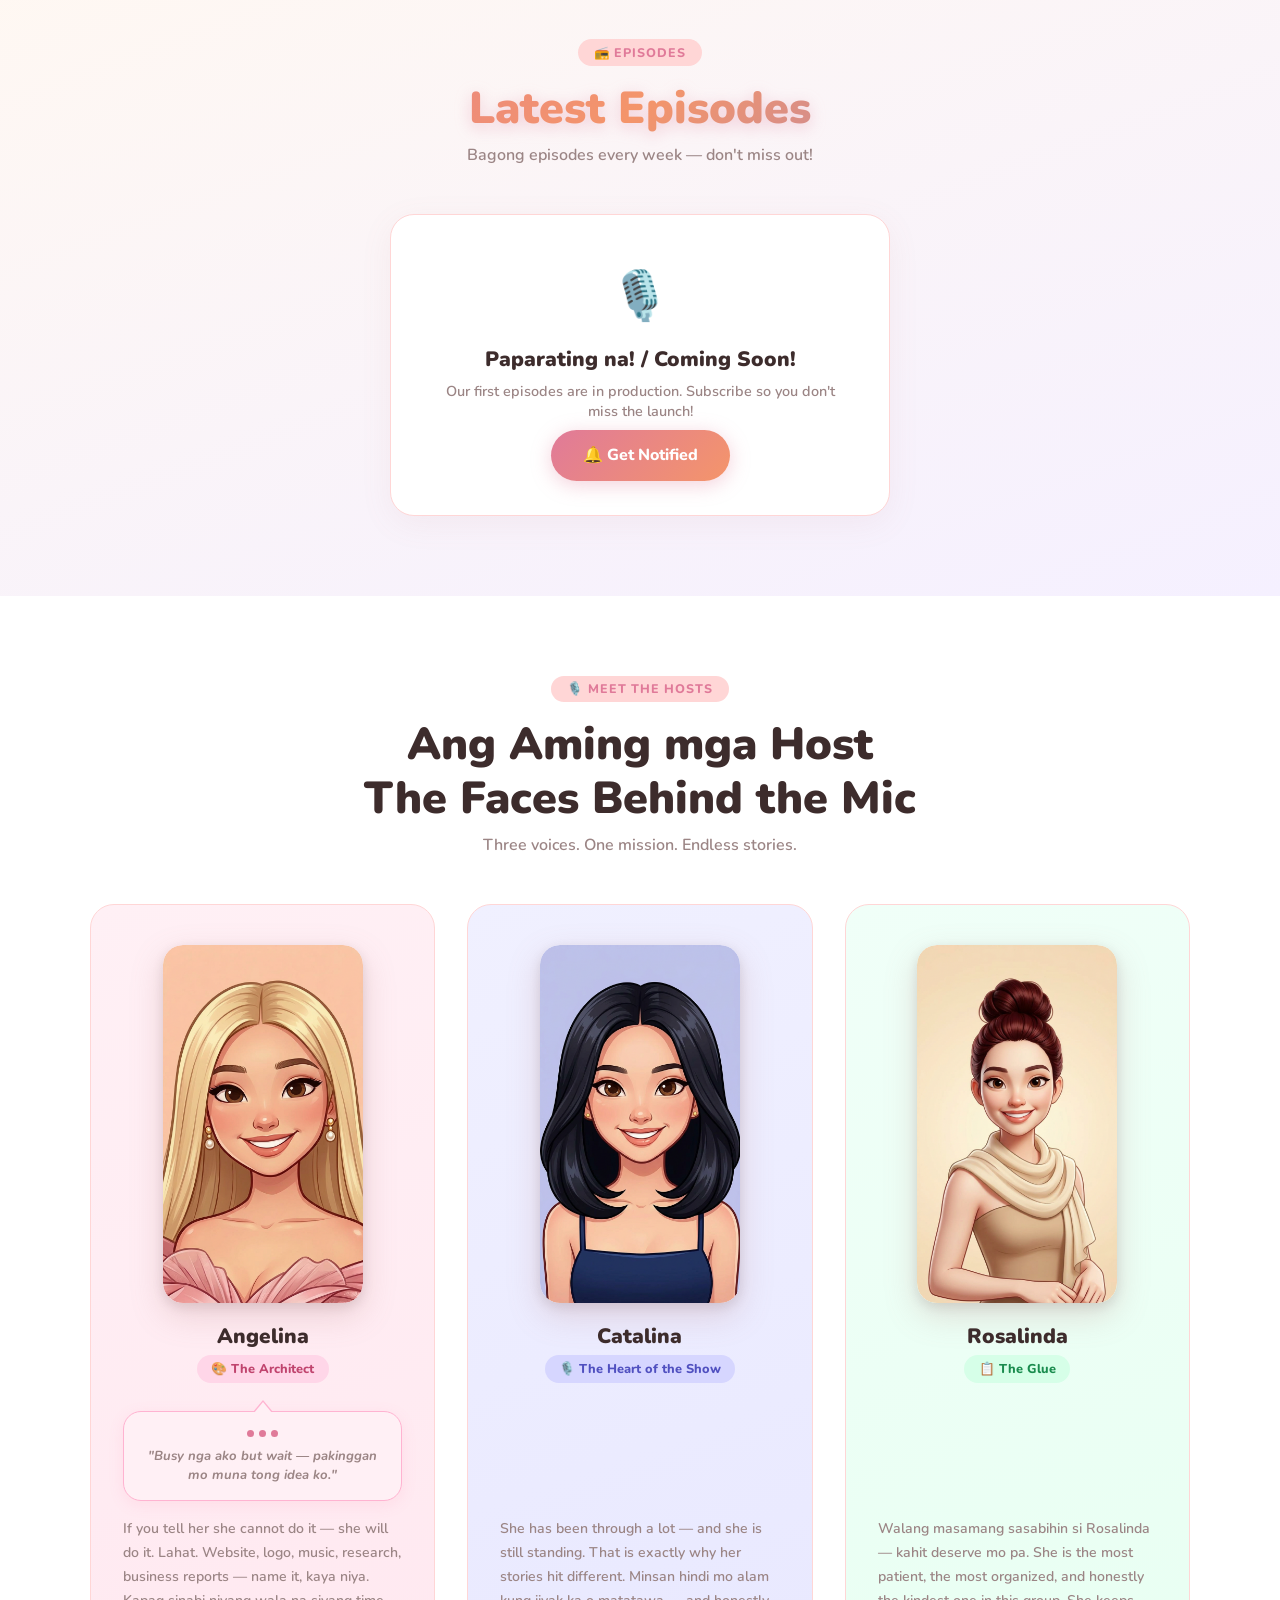
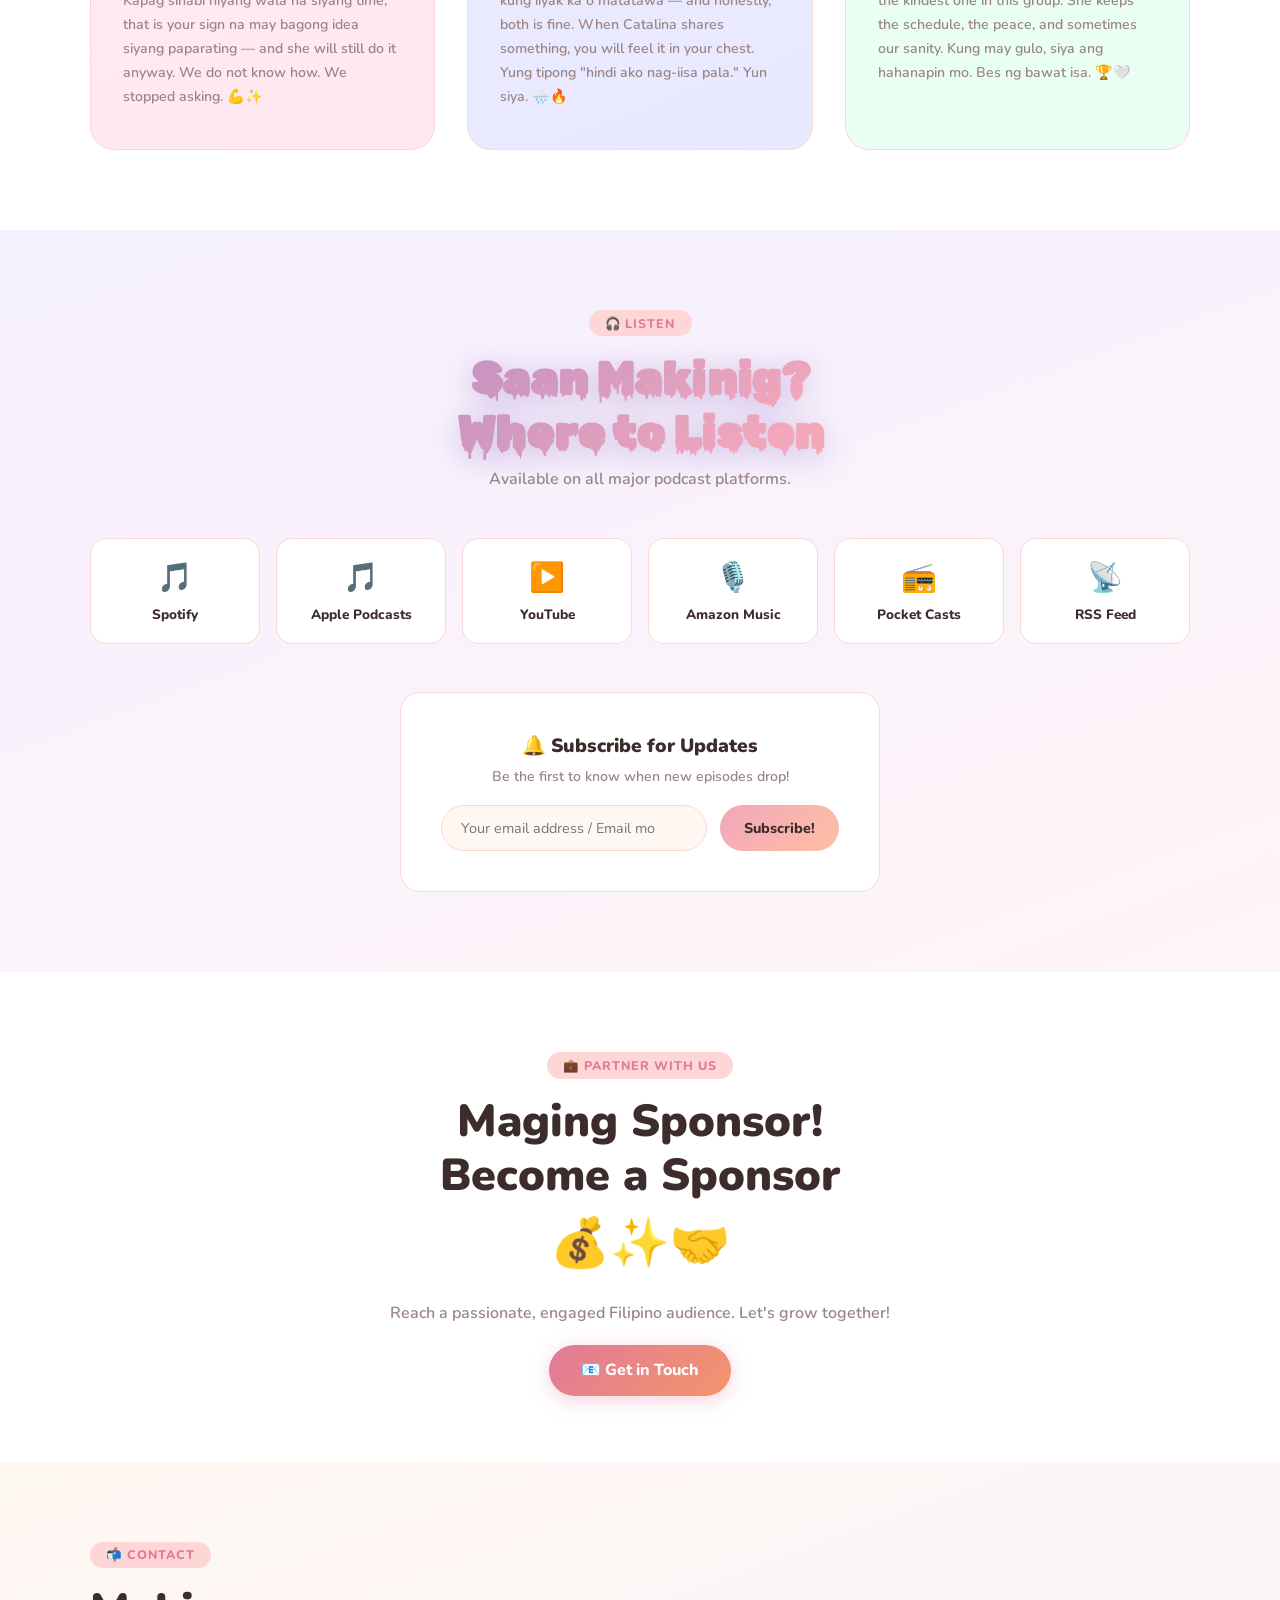
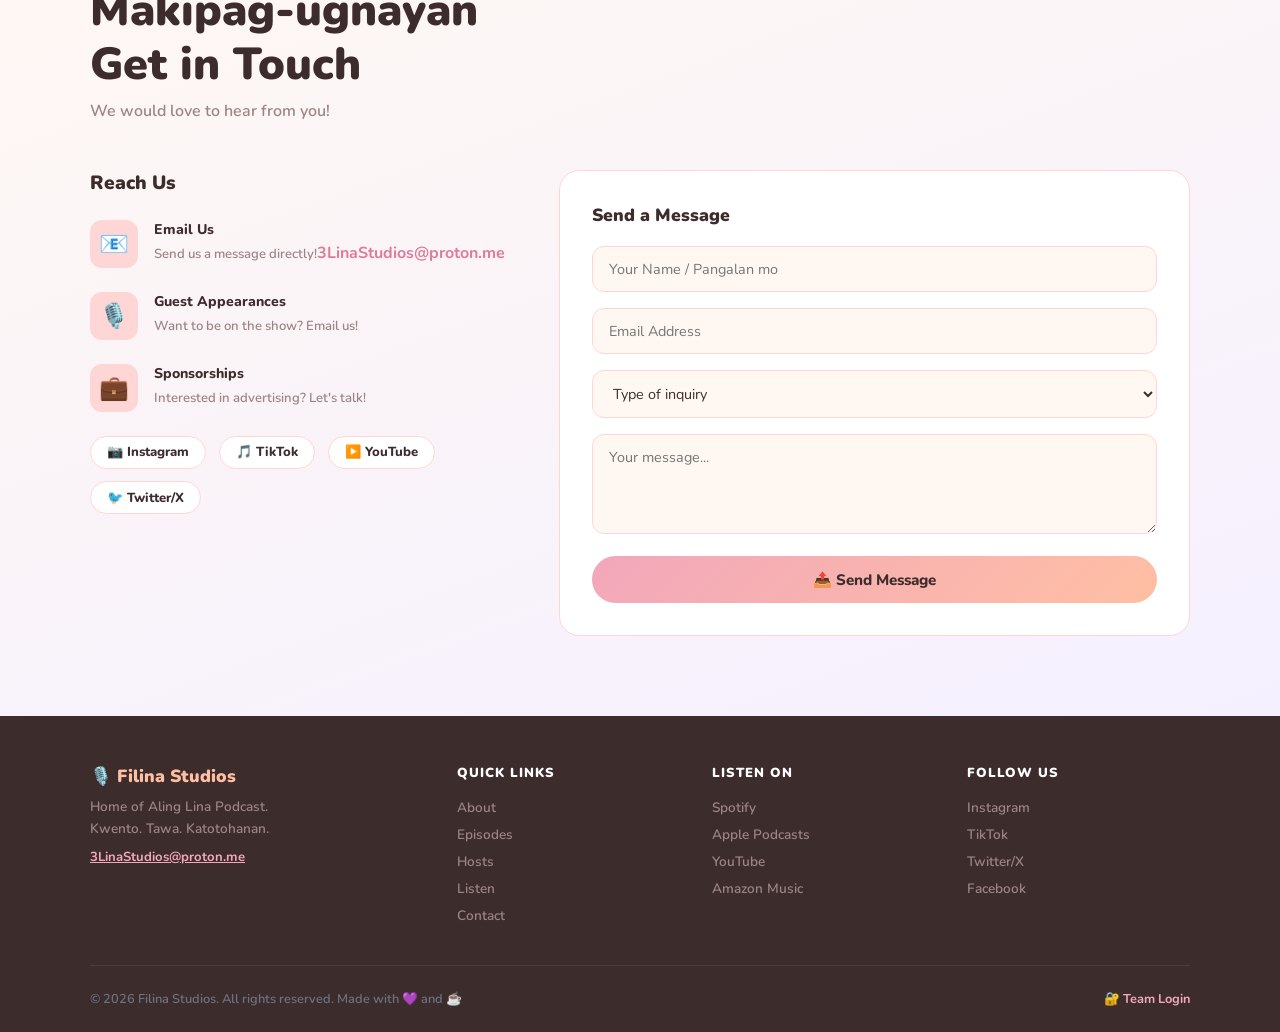
==== commit bda87cd7: "Update index.html" ====
--- a/index.html
+++ b/index.html
@@ -5,7 +5,8 @@
   <meta name="viewport" content="width=device-width, initial-scale=1.0"/>
   <title>Aling Lina Podcast | Filina Studios</title>
   <link href="https://fonts.googleapis.com/css2?family=Nunito:wght@400;600;700;800;900&display=swap" rel="stylesheet"/>
-  <style>
+  <link href="https://fonts.googleapis.com/css2?family=Rubik+Wet+Paint&display=swap" rel="stylesheet"/>
+<style>
     *, *::before, *::after { box-sizing: border-box; margin: 0; padding: 0; }
     :root {
       --cream: #FFF8F2; --blush: #FFD6D6; --peach: #FFBFA3; --peach-dark: #F4956A;
@@ -487,16 +488,17 @@
   <div class="section-inner">
     <div style="text-align:center">
   <div class="section-tag" style="display:inline-block; animation: bounceTag 2s ease-in-out infinite;">🎧 Listen</div>
-  <h2 class="section-title" style="
-    text-align: center;
-    background: linear-gradient(135deg, #9B7FC7, #F2A7BB, #FFBFA3, #9B7FC7);
-    background-size: 200% auto;
-    -webkit-background-clip: text;
-    -webkit-text-fill-color: transparent;
-    background-clip: text;
-    filter: drop-shadow(0 6px 16px rgba(155,127,199,0.45));
-    animation: shineText 3s linear infinite, float 3s ease-in-out infinite;
-  ">Saan Makinig?<br/>Where to Listen</h2>
+ <h2 class="section-title" style="
+  text-align: center;
+  font-family: 'Rubik Wet Paint', cursive;
+  background: linear-gradient(135deg, #9B7FC7, #F2A7BB, #FFBFA3, #9B7FC7);
+  background-size: 200% auto;
+  -webkit-background-clip: text;
+  -webkit-text-fill-color: transparent;
+  background-clip: text;
+  filter: drop-shadow(0 6px 16px rgba(155,127,199,0.45));
+  animation: shineText 3s linear infinite, float 3s ease-in-out infinite;
+">Saan Makinig?<br/>Where to Listen</h2>
   <p class="section-sub" style="text-align:center">Available on all major podcast platforms.</p>
 </div>
     <div class="platforms-grid">
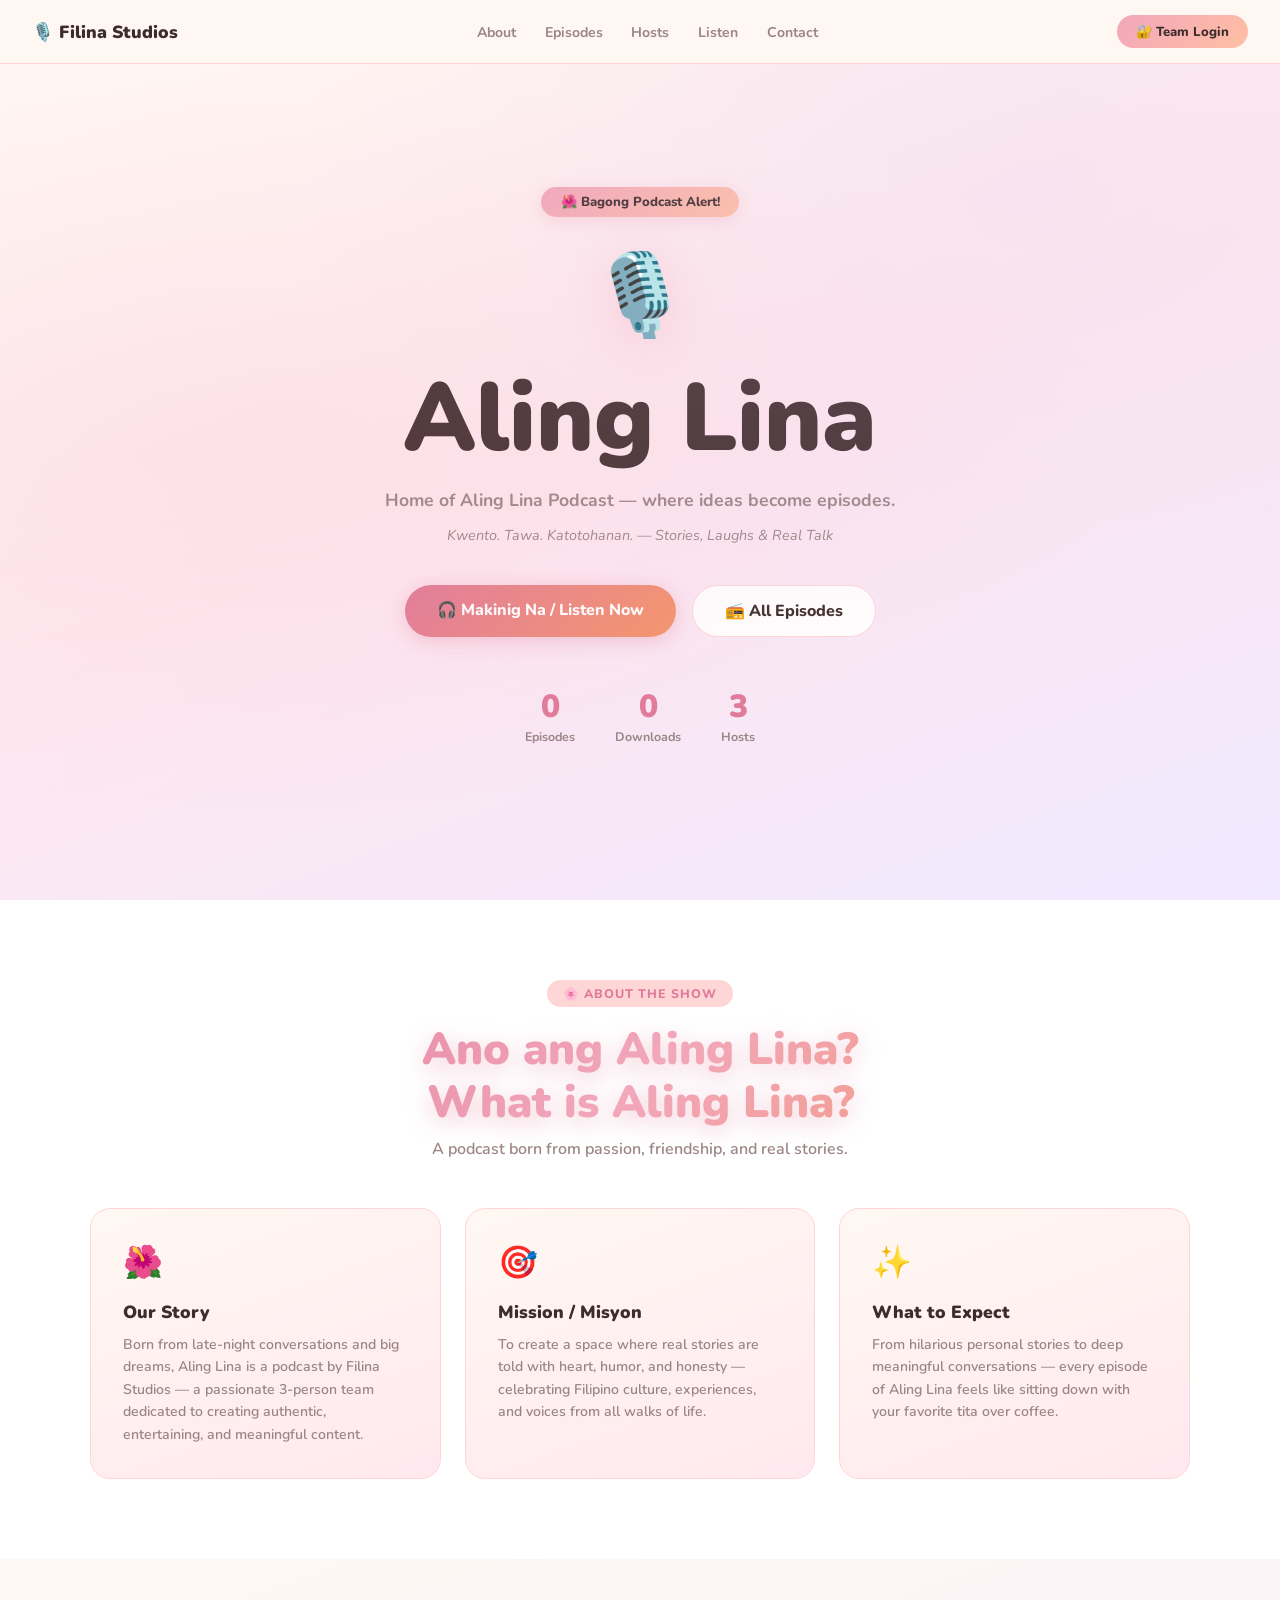
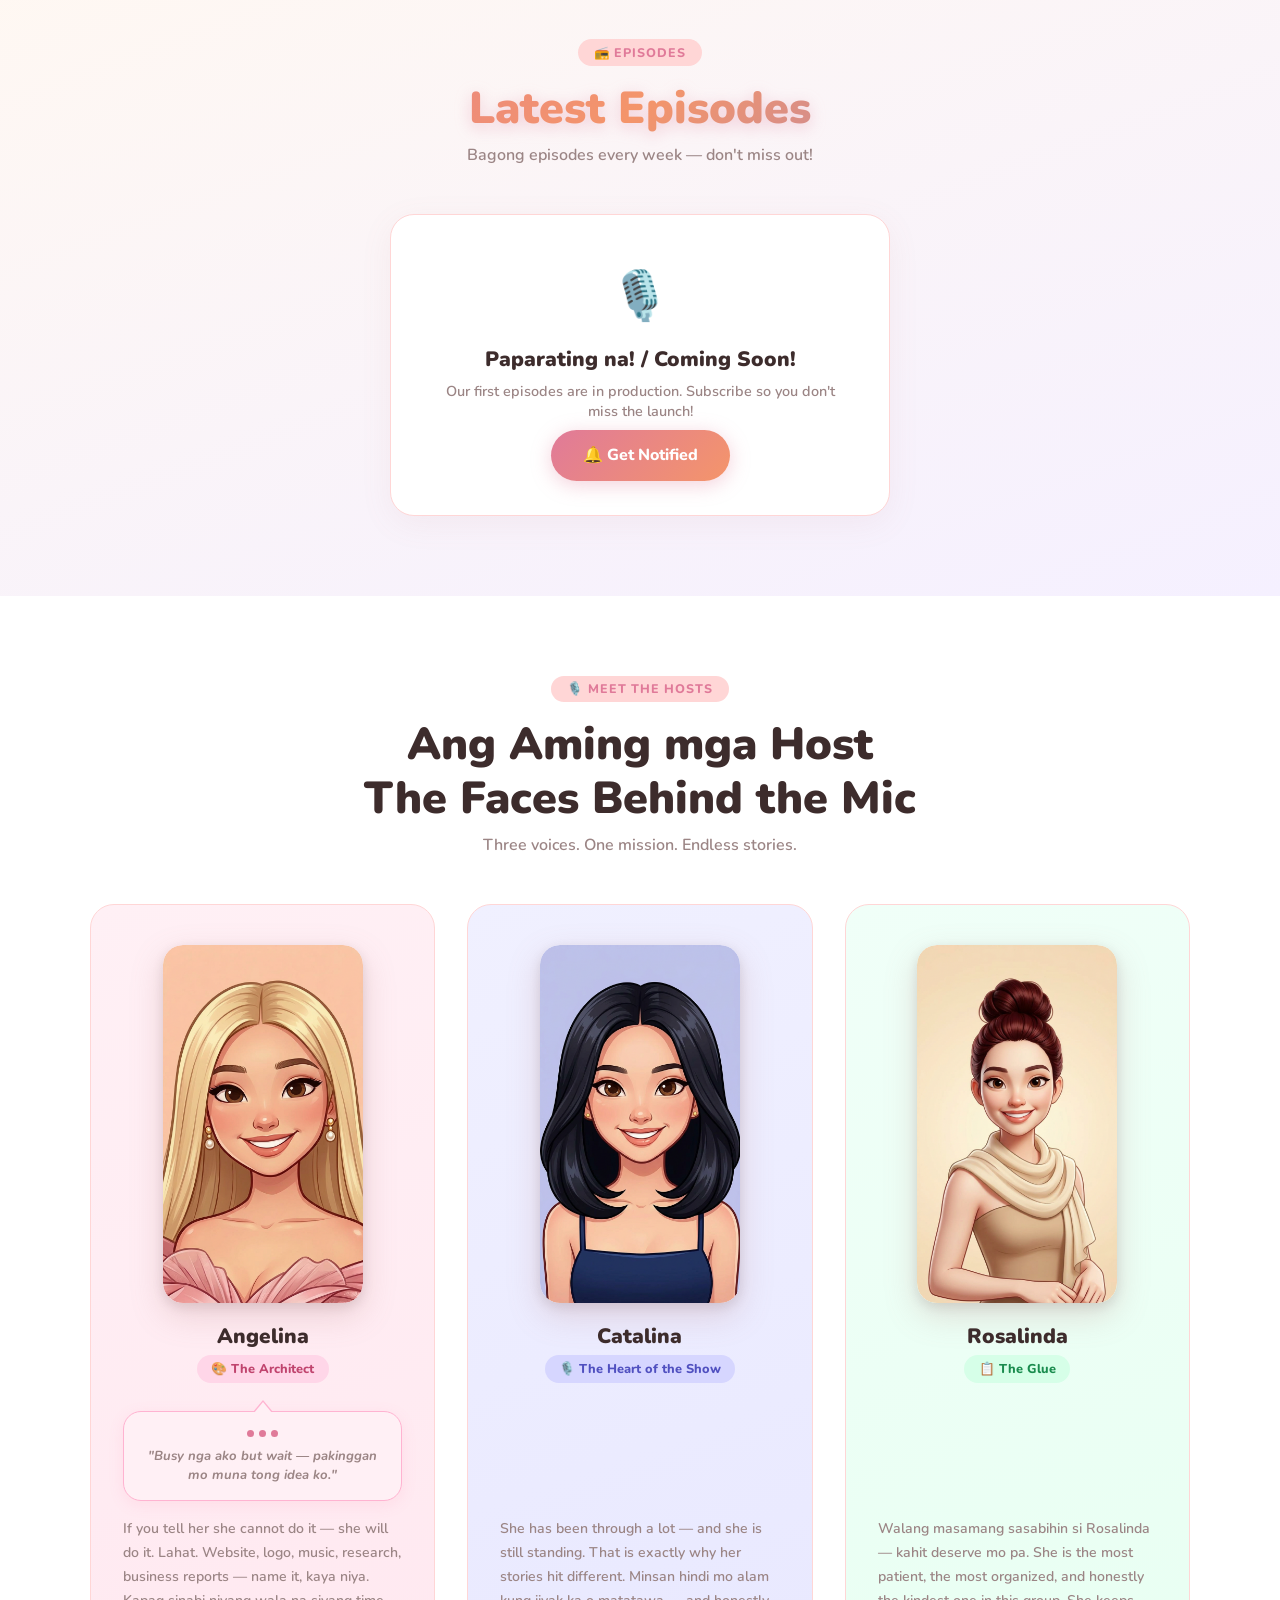
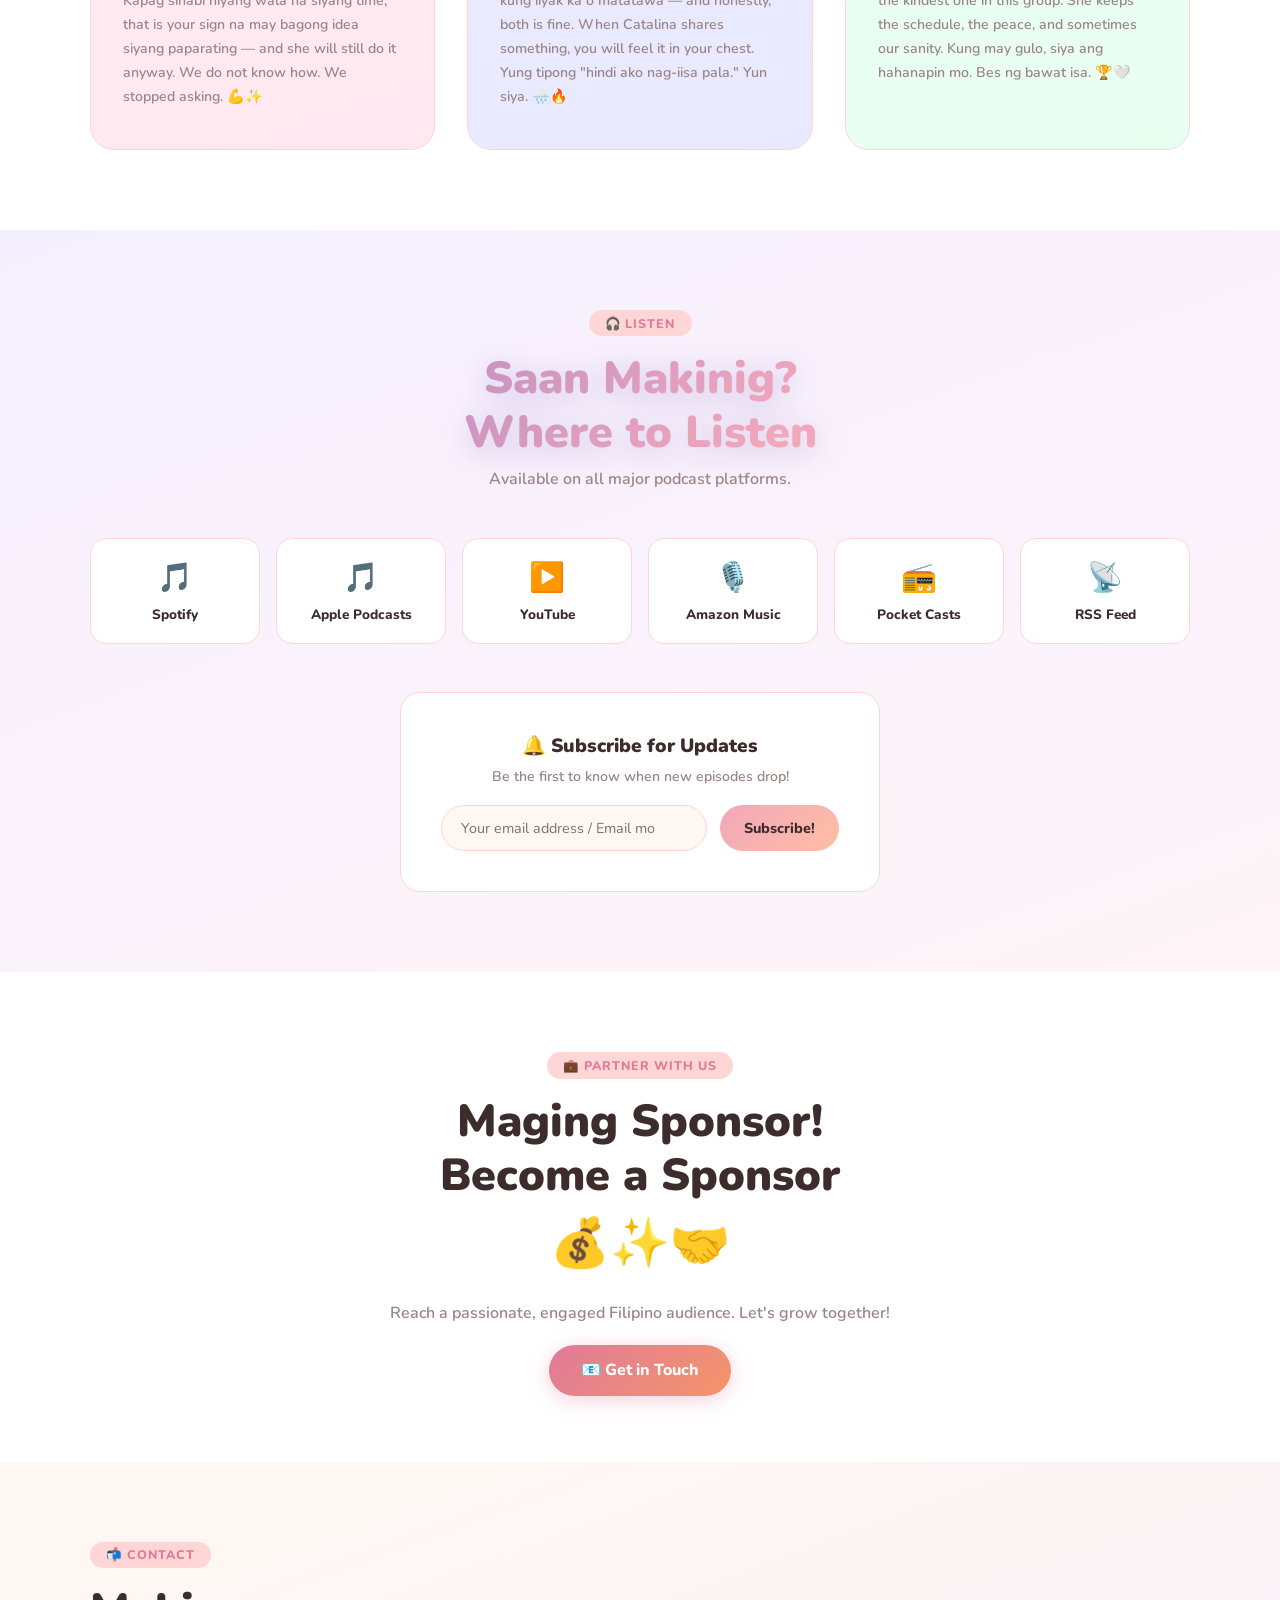
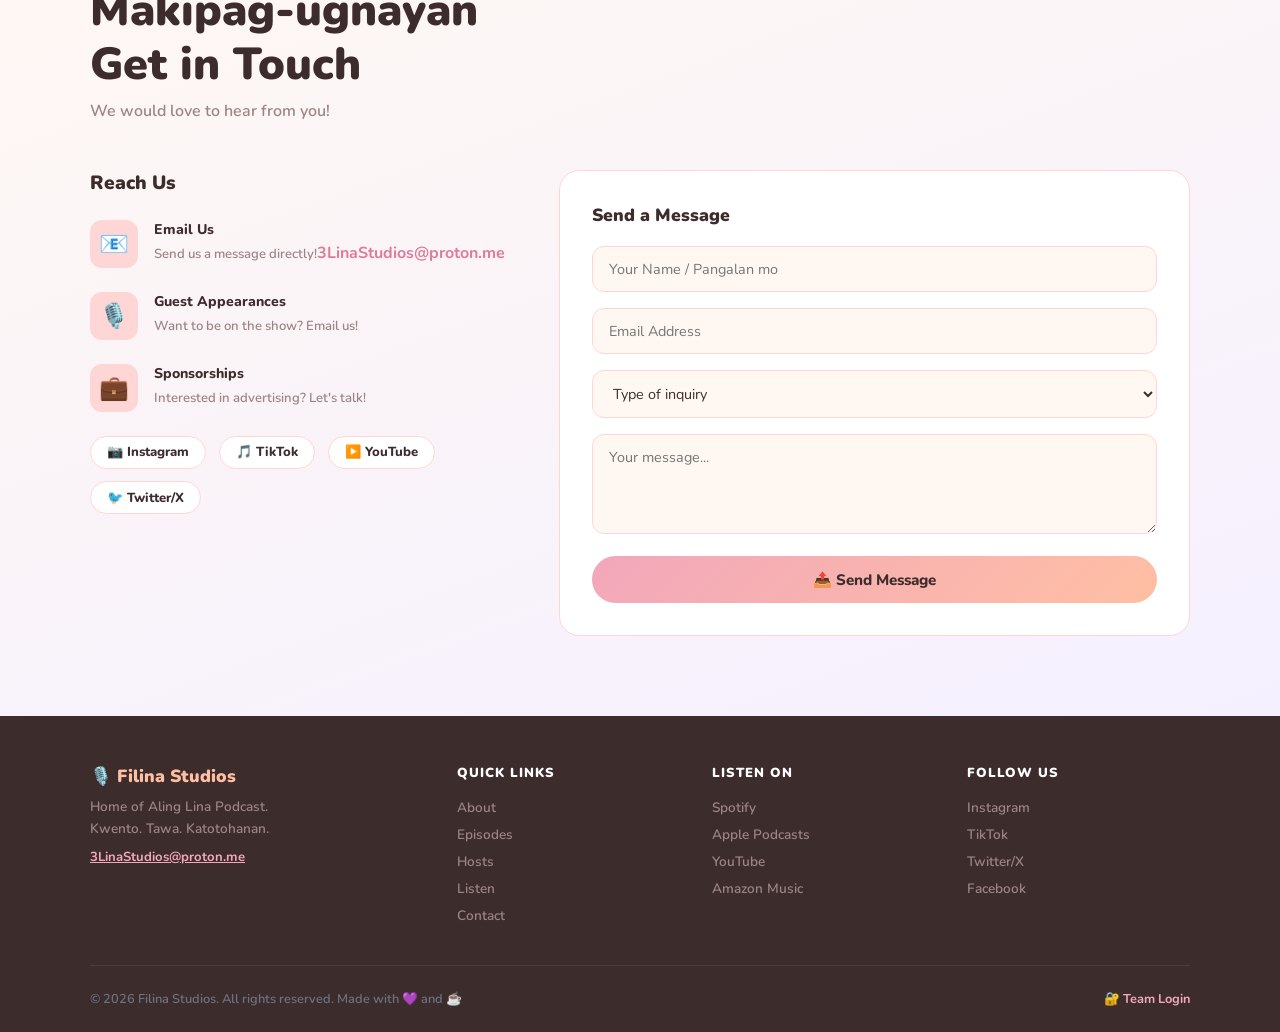
==== commit 1ed13888: "Update index.html" ====
--- a/index.html
+++ b/index.html
@@ -5,7 +5,6 @@
   <meta name="viewport" content="width=device-width, initial-scale=1.0"/>
   <title>Aling Lina Podcast | Filina Studios</title>
   <link href="https://fonts.googleapis.com/css2?family=Nunito:wght@400;600;700;800;900&display=swap" rel="stylesheet"/>
-  <link href="https://fonts.googleapis.com/css2?family=Rubik+Wet+Paint&display=swap" rel="stylesheet"/>
 <style>
     *, *::before, *::after { box-sizing: border-box; margin: 0; padding: 0; }
     :root {
@@ -490,7 +489,6 @@
   <div class="section-tag" style="display:inline-block; animation: bounceTag 2s ease-in-out infinite;">🎧 Listen</div>
  <h2 class="section-title" style="
   text-align: center;
-  font-family: 'Rubik Wet Paint', cursive;
   background: linear-gradient(135deg, #9B7FC7, #F2A7BB, #FFBFA3, #9B7FC7);
   background-size: 200% auto;
   -webkit-background-clip: text;
